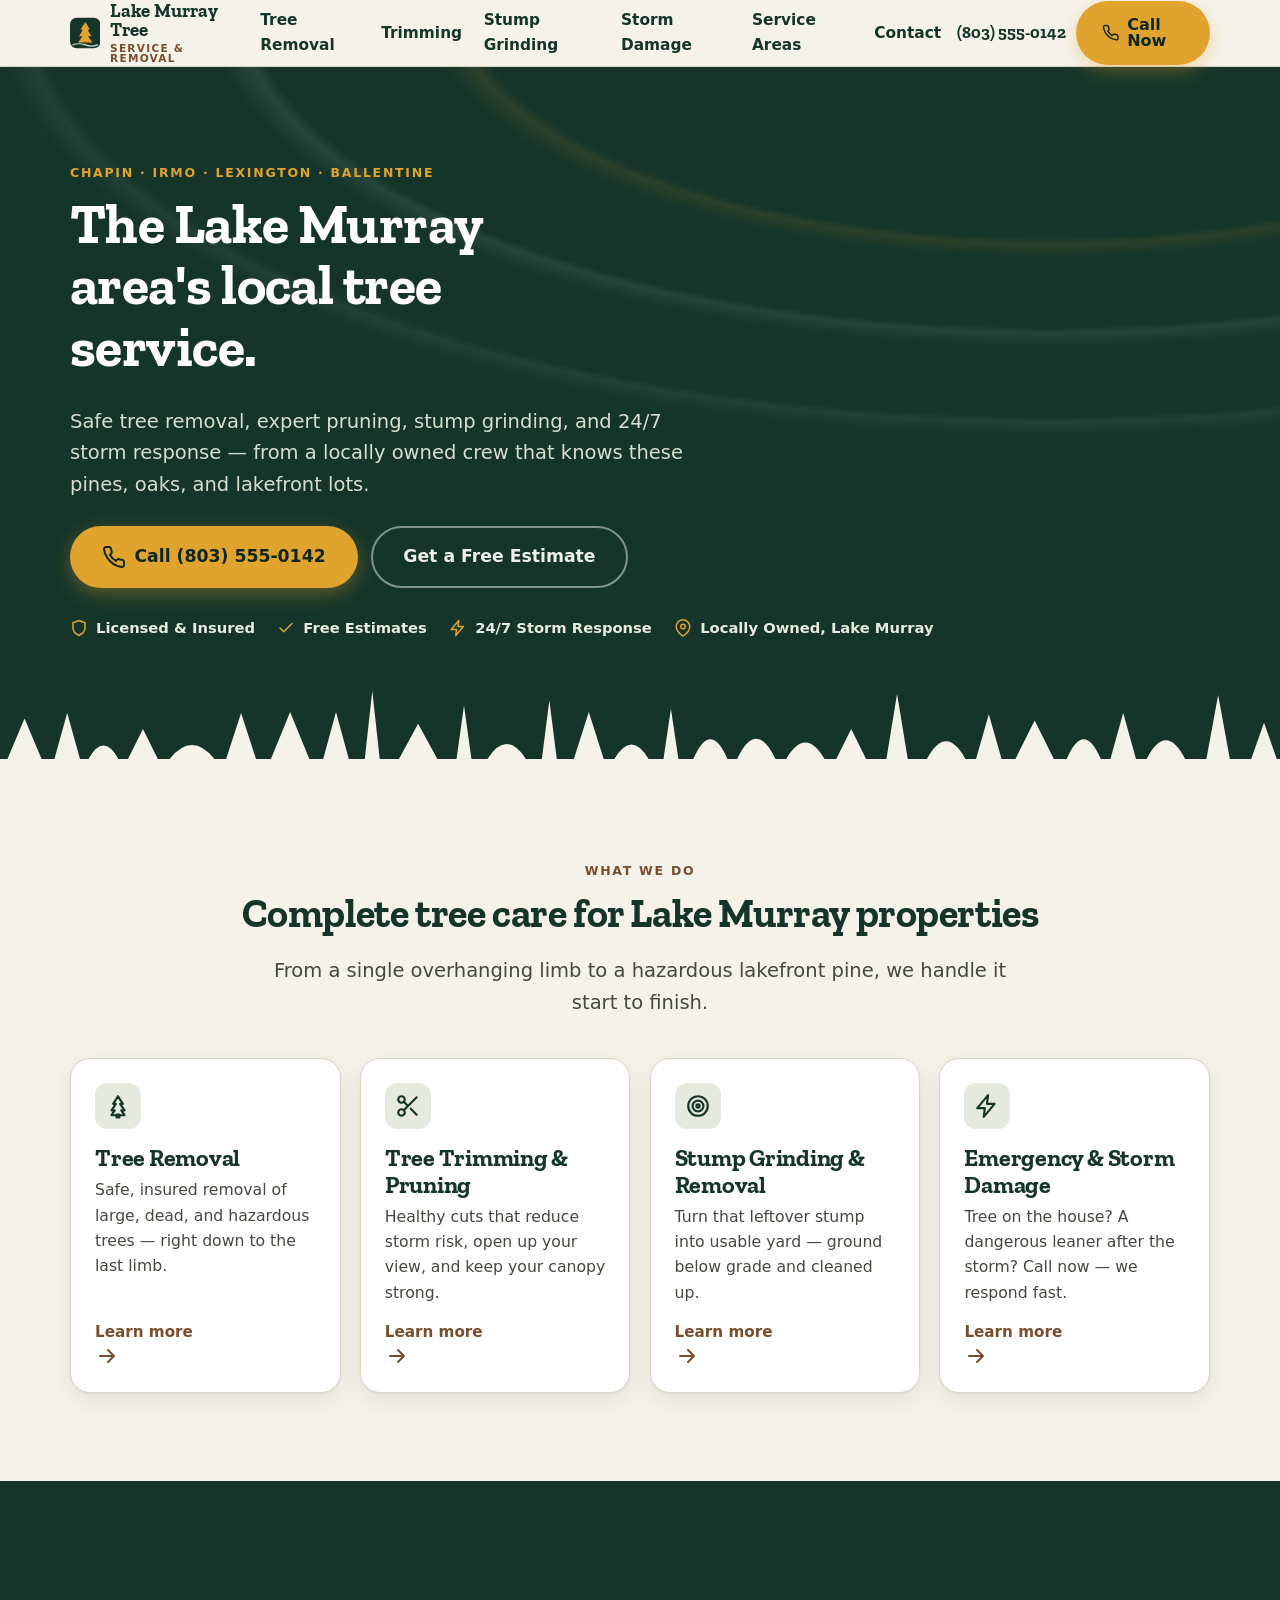
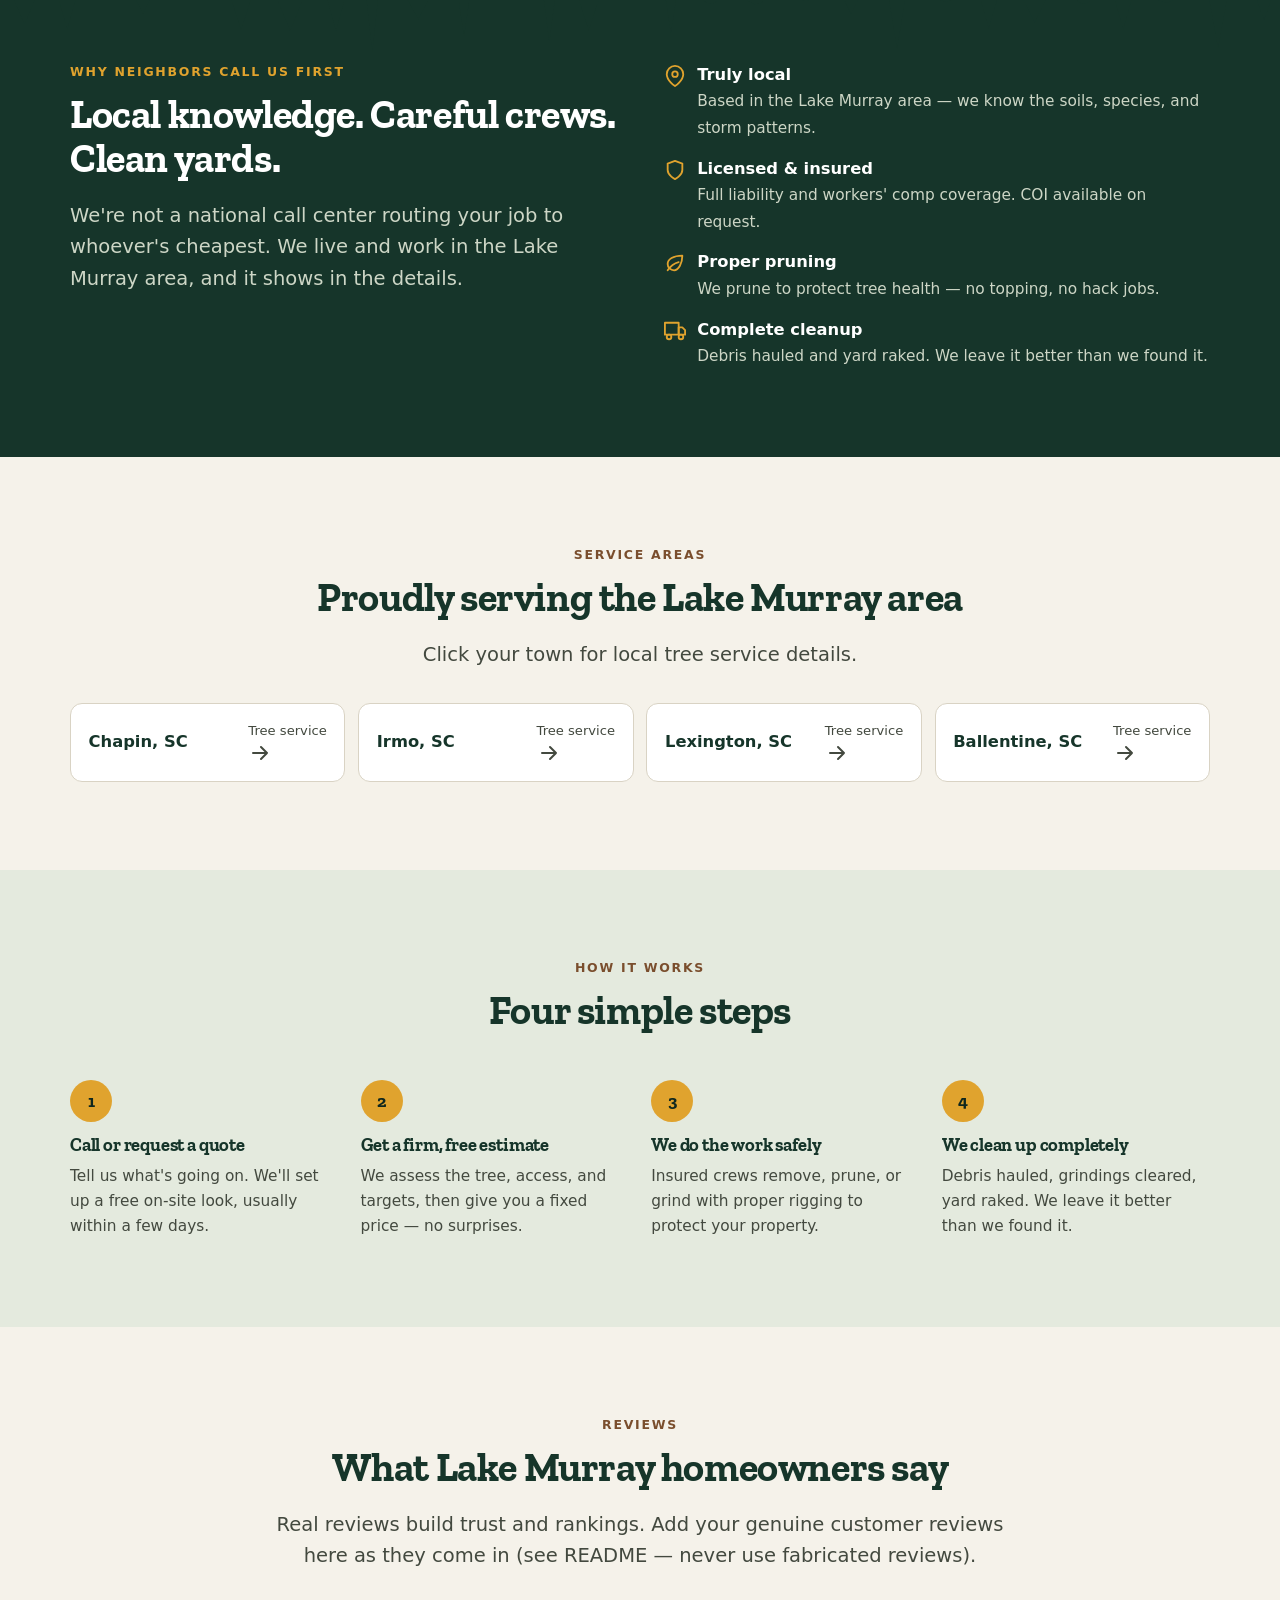
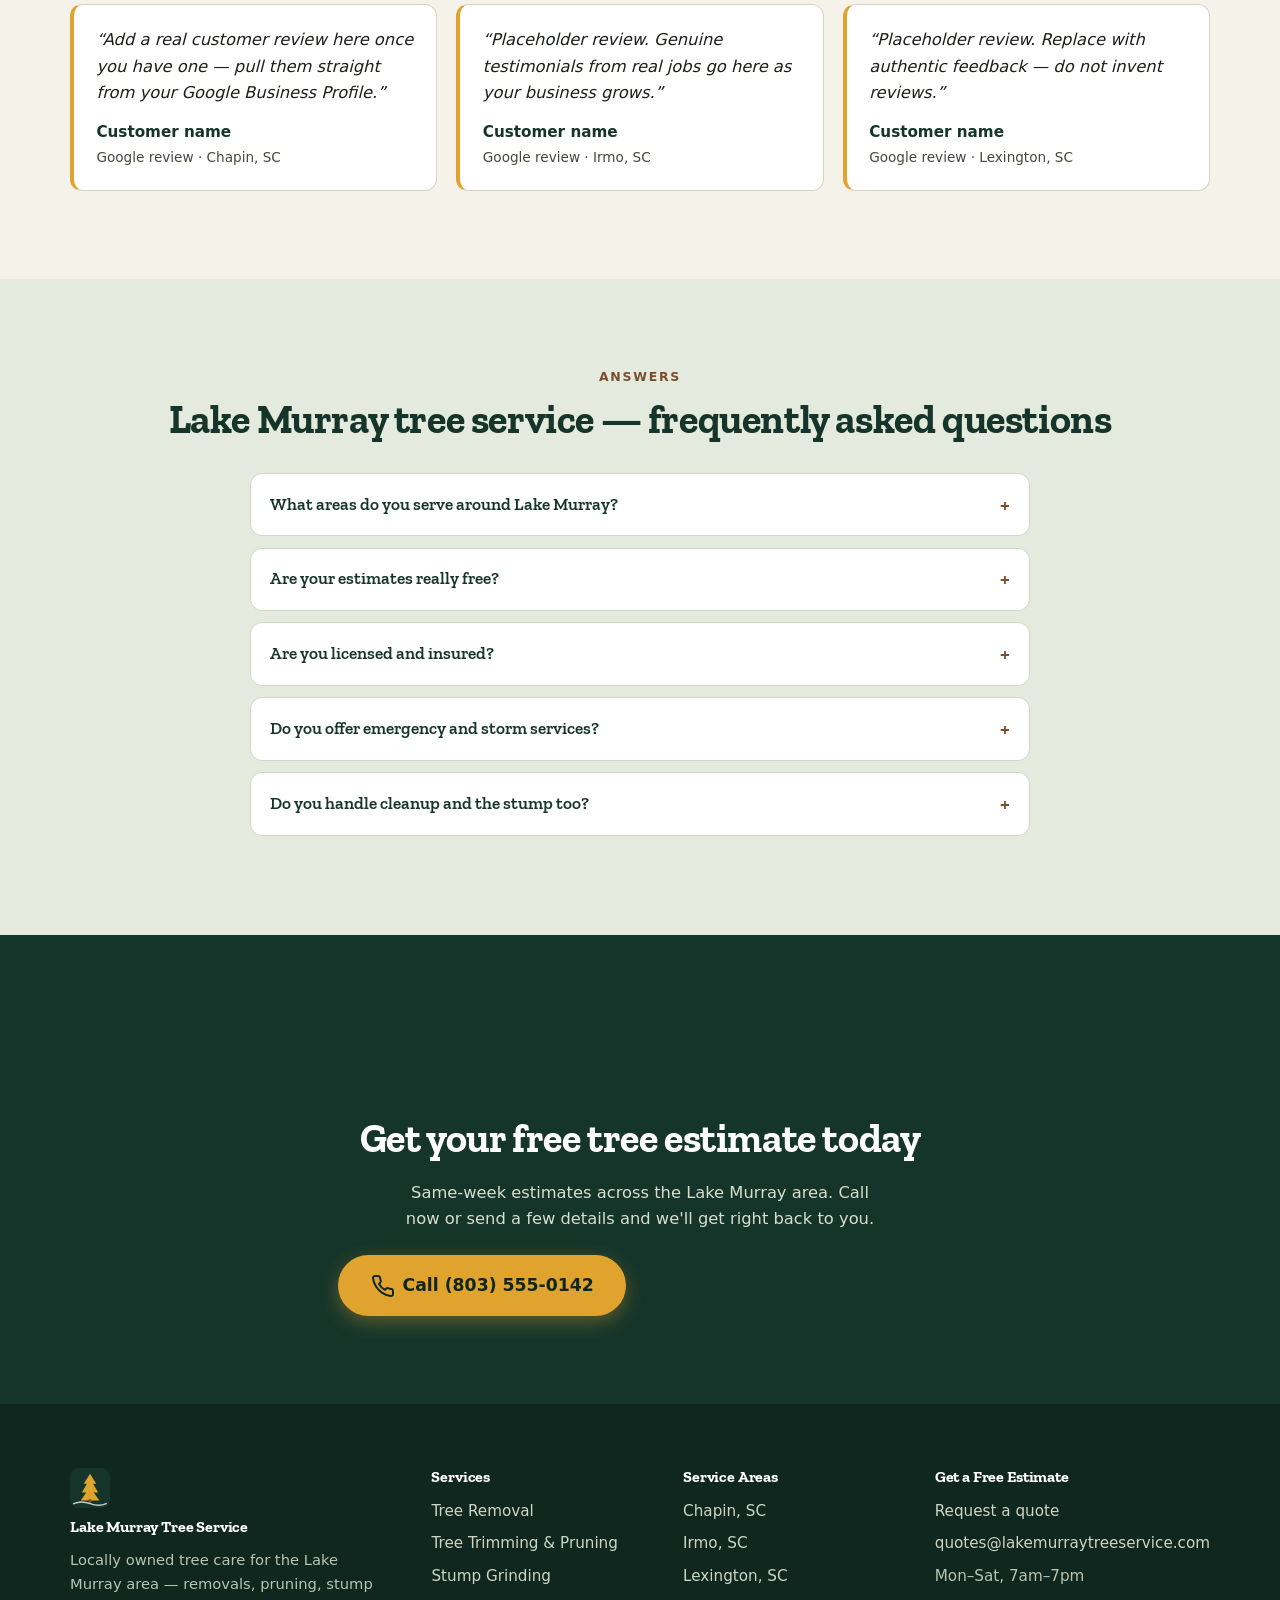
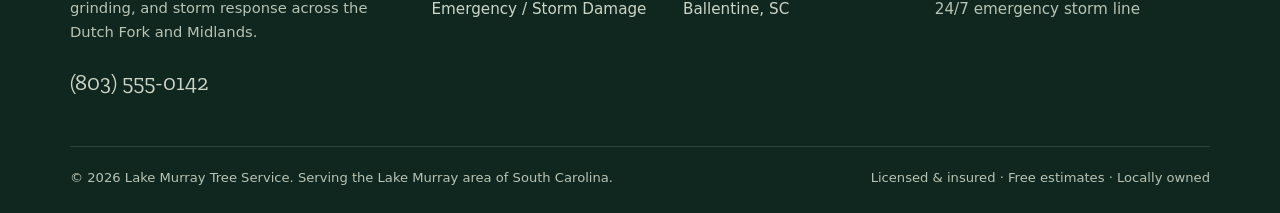
==== index.html @ aa62f267 "Lake Murray Tree Service — static site (inlined CSS + assets)" ====
<!doctype html>
<html lang="en">
<head>
<meta charset="utf-8">
<meta name="viewport" content="width=device-width, initial-scale=1">
<title>Lake Murray Tree Service | Tree Removal, Trimming &amp; Stump Grinding near Lake Murray, SC</title>
<meta name="description" content="Locally owned tree service for the Lake Murray area of South Carolina — tree removal, trimming, pruning, stump grinding &amp; 24/7 storm damage response in Chapin, Irmo, Lexington &amp; Ballentine. Free estimates.">
<link rel="canonical" href="https://lakemurraytreeservice.com/">
<meta name="robots" content="index, follow, max-image-preview:large">
<meta name="theme-color" content="#16352a">
<meta property="og:type" content="website">
<meta property="og:site_name" content="Lake Murray Tree Service">
<meta property="og:title" content="Lake Murray Tree Service | Tree Removal, Trimming &amp; Stump Grinding near Lake Murray, SC">
<meta property="og:description" content="Locally owned tree service for the Lake Murray area of South Carolina — tree removal, trimming, pruning, stump grinding &amp; 24/7 storm damage response in Chapin, Irmo, Lexington &amp; Ballentine. Free estimates.">
<meta property="og:url" content="https://lakemurraytreeservice.com/">
<meta property="og:image" content="https://lakemurraytreeservice.com/assets/og-image.png">
<meta name="twitter:card" content="summary_large_image">
<meta name="twitter:title" content="Lake Murray Tree Service | Tree Removal, Trimming &amp; Stump Grinding near Lake Murray, SC">
<meta name="twitter:description" content="Locally owned tree service for the Lake Murray area of South Carolina — tree removal, trimming, pruning, stump grinding &amp; 24/7 storm damage response in Chapin, Irmo, Lexington &amp; Ballentine. Free estimates.">
<meta name="twitter:image" content="https://lakemurraytreeservice.com/assets/og-image.png">
<link rel="icon" href="assets/favicon.svg" type="image/svg+xml">
<link rel="preconnect" href="https://fonts.googleapis.com">
<link rel="preconnect" href="https://fonts.gstatic.com" crossorigin>
<link href="https://fonts.googleapis.com/css2?family=Zilla+Slab:wght@500;600;700&display=swap" rel="stylesheet">
<style>/* ==========================================================================
   Lake Murray Tree Service — stylesheet
   Design system: "Southern canopy"
   Palette:  pine #16352A · heartwood #7A4E2D · sap-gold #E0A32E
             stone #F5F2EA · sage #E4EADE · ink #1C201B
   Display: Zilla Slab (web font, headings only)   Body: system stack (fast)
   ========================================================================== */

:root {
  --pine:        #16352a;
  --pine-deep:   #0f271e;
  --pine-mid:    #2c5545;
  --heartwood:   #7a4e2d;
  --sap:         #e0a32e;
  --sap-deep:    #c9871a;
  --stone:       #f5f2ea;
  --stone-warm:  #efeadd;
  --sage:        #e4eade;
  --ink:         #1c201b;
  --ink-soft:    #43493f;
  --line:        #d9d3c4;
  --white:       #ffffff;

  --font-display: "Zilla Slab", Georgia, "Times New Roman", serif;
  --font-body: system-ui, -apple-system, "Segoe UI", Roboto, Helvetica, Arial, sans-serif;

  --wrap: 1140px;
  --gap: clamp(1rem, 3vw, 2rem);
  --radius: 12px;
  --radius-lg: 20px;
  --shadow: 0 1px 2px rgba(15,39,30,.06), 0 8px 24px rgba(15,39,30,.08);
  --shadow-lg: 0 18px 48px rgba(15,39,30,.16);
  --ring: 0 0 0 3px rgba(224,163,46,.55);
}

/* ---------- reset ---------- */
*, *::before, *::after { box-sizing: border-box; }
html { -webkit-text-size-adjust: 100%; scroll-behavior: smooth; }
@media (prefers-reduced-motion: reduce) {
  html { scroll-behavior: auto; }
  *, *::before, *::after { animation-duration: .001ms !important; transition-duration: .001ms !important; }
}
body {
  margin: 0;
  font-family: var(--font-body);
  color: var(--ink);
  background: var(--stone);
  line-height: 1.62;
  font-size: 1.02rem;
  -webkit-font-smoothing: antialiased;
}
img, svg { max-width: 100%; height: auto; display: block; }
a { color: var(--pine-mid); text-decoration-thickness: 1px; text-underline-offset: 2px; }
a:hover { color: var(--pine); }
h1, h2, h3, h4 { font-family: var(--font-display); line-height: 1.1; color: var(--pine); font-weight: 700; margin: 0 0 .5em; letter-spacing: -.01em; }
h1 { font-size: clamp(2.1rem, 5.2vw, 3.5rem); }
h2 { font-size: clamp(1.7rem, 4vw, 2.5rem); }
h3 { font-size: clamp(1.2rem, 2.4vw, 1.5rem); }
p { margin: 0 0 1rem; }
:focus-visible { outline: none; box-shadow: var(--ring); border-radius: 6px; }

/* ---------- layout ---------- */
.wrap { width: min(var(--wrap), 100% - 2.4rem); margin-inline: auto; }
.section { padding: clamp(3rem, 7vw, 5.5rem) 0; }
.section--tight { padding: clamp(2rem, 5vw, 3.5rem) 0; }
.eyebrow {
  font-family: var(--font-body); font-weight: 700; text-transform: uppercase;
  letter-spacing: .14em; font-size: .78rem; color: var(--heartwood); margin: 0 0 .6rem;
}
.lede { font-size: clamp(1.05rem, 1.6vw, 1.22rem); color: var(--ink-soft); max-width: 60ch; }
.center { text-align: center; margin-inline: auto; }

/* ---------- buttons ---------- */
.btn {
  display: inline-flex; align-items: center; gap: .5rem;
  font-family: var(--font-body); font-weight: 700; font-size: 1rem;
  padding: .85rem 1.5rem; border-radius: 999px; border: 2px solid transparent;
  cursor: pointer; text-decoration: none; transition: transform .12s ease, background .2s ease, box-shadow .2s ease;
  line-height: 1;
}
.btn:active { transform: translateY(1px); }
.btn--call { background: var(--sap); color: var(--pine-deep); box-shadow: 0 6px 18px rgba(224,163,46,.35); }
.btn--call:hover { background: var(--sap-deep); color: var(--pine-deep); }
.btn--quote { background: var(--pine); color: var(--white); }
.btn--quote:hover { background: var(--pine-deep); color: var(--white); }
.btn--ghost { background: transparent; color: var(--pine); border-color: var(--pine); }
.btn--ghost:hover { background: var(--pine); color: var(--white); }
.btn--lg { padding: 1.05rem 1.9rem; font-size: 1.08rem; }
.btn-row { display: flex; flex-wrap: wrap; gap: .8rem; }

/* ---------- header ---------- */
.site-header {
  position: sticky; top: 0; z-index: 50;
  background: rgba(245,242,234,.92); backdrop-filter: blur(8px);
  border-bottom: 1px solid var(--line);
}
.header-inner { display: flex; align-items: center; gap: 1rem; min-height: 66px; }
.brand { display: flex; align-items: center; gap: .6rem; text-decoration: none; margin-right: auto; }
.brand svg { width: 34px; height: 34px; }
.brand-name { font-family: var(--font-display); font-weight: 700; font-size: 1.18rem; color: var(--pine); line-height: 1; }
.brand-name span { display: block; font-family: var(--font-body); font-weight: 600; font-size: .66rem; letter-spacing: .12em; text-transform: uppercase; color: var(--heartwood); margin-top: 3px; }
.nav { display: flex; align-items: center; gap: 1.35rem; }
.nav a { color: var(--pine); text-decoration: none; font-weight: 600; font-size: .96rem; }
.nav a:hover { color: var(--heartwood); }
.header-cta { display: flex; align-items: center; gap: .6rem; }
.header-phone { font-family: var(--font-display); font-weight: 700; color: var(--pine); text-decoration: none; font-size: 1.05rem; white-space: nowrap; }
.nav-toggle { display: none; background: none; border: 0; padding: .4rem; cursor: pointer; color: var(--pine); }
.nav-toggle svg { width: 28px; height: 28px; }

@media (max-width: 860px) {
  .nav-toggle { display: inline-flex; }
  .nav {
    position: absolute; top: 100%; left: 0; right: 0;
    flex-direction: column; align-items: stretch; gap: 0;
    background: var(--stone); border-bottom: 1px solid var(--line);
    padding: .5rem 1.2rem 1rem; box-shadow: var(--shadow);
    display: none;
  }
  .nav[data-open="true"] { display: flex; }
  .nav a { padding: .8rem .2rem; border-bottom: 1px solid var(--line); }
  .header-phone { display: none; }
}

/* ---------- hero ---------- */
.hero { position: relative; background: var(--pine); color: #eef1e9; overflow: hidden; }
.hero::after {
  /* subtle topographic contour rings, drawn in CSS — evokes lake depth lines */
  content: ""; position: absolute; inset: 0; pointer-events: none; opacity: .12;
  background:
    radial-gradient(120% 90% at 82% -10%, transparent 38%, rgba(224,163,46,.9) 39%, transparent 41%),
    radial-gradient(120% 90% at 82% -10%, transparent 52%, rgba(228,234,222,.7) 53%, transparent 55%),
    radial-gradient(120% 90% at 82% -10%, transparent 66%, rgba(228,234,222,.5) 67%, transparent 69%);
}
.hero-inner { position: relative; z-index: 2; padding: clamp(3rem, 8vw, 6rem) 0 0; }
.hero h1 { color: var(--white); max-width: 16ch; }
.hero .lede { color: #d7ded0; max-width: 52ch; }
.hero .eyebrow { color: var(--sap); }
.hero .btn-row { margin-top: 1.6rem; }
.hero .btn--ghost { color: #eef1e9; border-color: rgba(238,241,233,.5); }
.hero .btn--ghost:hover { background: #eef1e9; color: var(--pine); }
.trust-strip { display: flex; flex-wrap: wrap; gap: .6rem 1.4rem; margin-top: 1.8rem; padding-bottom: 2.5rem; }
.trust-chip { display: inline-flex; align-items: center; gap: .5rem; font-size: .92rem; font-weight: 600; color: #e7ecdf; }
.trust-chip svg { width: 18px; height: 18px; color: var(--sap); flex: none; }

/* signature: hand-built treeline silhouette */
.treeline { display: block; width: 100%; height: auto; position: relative; z-index: 2; margin-bottom: -1px; color: var(--stone); }
.treeline--flip { transform: scaleY(-1); color: var(--pine); }
.divider-treeline { color: var(--sage); background: var(--stone); }

/* ---------- service cards ---------- */
.grid { display: grid; gap: 1.2rem; }
.grid--services { grid-template-columns: repeat(auto-fit, minmax(240px, 1fr)); }
.card {
  background: var(--white); border: 1px solid var(--line); border-radius: var(--radius-lg);
  padding: 1.5rem; box-shadow: var(--shadow); transition: transform .15s ease, box-shadow .2s ease;
  display: flex; flex-direction: column;
}
a.card { text-decoration: none; color: inherit; }
a.card:hover { transform: translateY(-3px); box-shadow: var(--shadow-lg); }
.card-icon { width: 46px; height: 46px; border-radius: 12px; background: var(--sage); color: var(--pine);
  display: grid; place-items: center; margin-bottom: 1rem; }
.card-icon svg { width: 26px; height: 26px; }
.card h3 { margin-bottom: .35rem; }
.card p { color: var(--ink-soft); font-size: .98rem; margin-bottom: .9rem; }
.card .card-link { margin-top: auto; font-weight: 700; color: var(--heartwood); font-size: .95rem; }

/* ---------- towns grid ---------- */
.towns { display: grid; grid-template-columns: repeat(auto-fit, minmax(180px,1fr)); gap: .8rem; }
.town {
  background: var(--white); border: 1px solid var(--line); border-radius: var(--radius);
  padding: 1rem 1.1rem; text-decoration: none; color: var(--pine); font-weight: 700;
  display: flex; align-items: center; justify-content: space-between; gap: .5rem; transition: background .15s ease;
}
.town:hover { background: var(--sage); }
.town span { font-family: var(--font-body); font-weight: 500; color: var(--ink-soft); font-size: .82rem; }

/* ---------- process ---------- */
.steps { display: grid; grid-template-columns: repeat(auto-fit, minmax(220px,1fr)); gap: 1.4rem; counter-reset: step; }
.step { position: relative; padding-top: .5rem; }
.step-num {
  font-family: var(--font-display); font-weight: 700; font-size: 1.1rem; color: var(--pine-deep);
  width: 42px; height: 42px; border-radius: 50%; background: var(--sap); display: grid; place-items: center; margin-bottom: .8rem;
}
.step h3 { font-size: 1.15rem; }
.step p { color: var(--ink-soft); font-size: .96rem; margin: 0; }

/* ---------- alternating band ---------- */
.band-sage { background: var(--sage); }
.band-pine { background: var(--pine); color: #e7ecdf; }
.band-pine h2, .band-pine h3 { color: var(--white); }
.band-pine .lede { color: #cdd6c6; }

/* feature list */
.features { list-style: none; margin: 0; padding: 0; display: grid; gap: .9rem; }
.features li { display: flex; gap: .7rem; align-items: flex-start; }
.features svg { width: 22px; height: 22px; color: var(--sap); flex: none; margin-top: 3px; }
.features strong { display: block; color: var(--pine); }
.band-pine .features strong { color: var(--white); }
.features span { color: var(--ink-soft); font-size: .96rem; }
.band-pine .features span { color: #cdd6c6; }

/* ---------- FAQ (details/summary — no-JS, AEO-friendly) ---------- */
.faq { max-width: 780px; margin-inline: auto; }
.faq details { background: var(--white); border: 1px solid var(--line); border-radius: var(--radius); margin-bottom: .7rem; overflow: hidden; }
.faq summary {
  cursor: pointer; list-style: none; padding: 1.05rem 1.2rem; font-family: var(--font-display);
  font-weight: 600; font-size: 1.08rem; color: var(--pine); display: flex; justify-content: space-between; gap: 1rem; align-items: center;
}
.faq summary::-webkit-details-marker { display: none; }
.faq summary::after { content: "+"; font-size: 1.5rem; color: var(--heartwood); transition: transform .2s ease; line-height: 1; }
.faq details[open] summary::after { transform: rotate(45deg); }
.faq .faq-body { padding: 0 1.2rem 1.2rem; color: var(--ink-soft); }
.faq .faq-body p { margin: 0; }

/* ---------- testimonials ---------- */
.quotes { display: grid; grid-template-columns: repeat(auto-fit, minmax(260px,1fr)); gap: 1.2rem; }
.quote { background: var(--white); border: 1px solid var(--line); border-left: 4px solid var(--sap); border-radius: var(--radius); padding: 1.4rem; }
.quote p { font-style: italic; color: var(--ink); margin-bottom: .8rem; }
.quote cite { font-style: normal; font-weight: 700; color: var(--pine); font-size: .95rem; }
.quote cite span { display: block; font-weight: 500; color: var(--ink-soft); font-size: .85rem; }

/* ---------- CTA band ---------- */
.cta-band { text-align: center; }
.cta-band h2 { color: var(--white); }
.cta-band p { color: #d7ded0; max-width: 46ch; margin-inline: auto; }
.cta-band .btn-row { justify-content: center; margin-top: 1.4rem; }

/* ---------- quote form ---------- */
.quote-form { background: var(--white); border: 1px solid var(--line); border-radius: var(--radius-lg); padding: clamp(1.4rem, 3vw, 2.2rem); box-shadow: var(--shadow); }
.field { margin-bottom: 1rem; }
.field label { display: block; font-weight: 700; color: var(--pine); margin-bottom: .35rem; font-size: .95rem; }
.field input, .field select, .field textarea {
  width: 100%; padding: .8rem .9rem; border: 1.5px solid var(--line); border-radius: 10px;
  font: inherit; color: var(--ink); background: var(--stone); }
.field input:focus, .field select:focus, .field textarea:focus { border-color: var(--sap); background: var(--white); }
.field-row { display: grid; grid-template-columns: 1fr 1fr; gap: 1rem; }
@media (max-width: 520px) { .field-row { grid-template-columns: 1fr; } }
.form-note { font-size: .85rem; color: var(--ink-soft); margin-top: .6rem; }
.two-col { display: grid; grid-template-columns: 1fr 1fr; gap: clamp(1.5rem,4vw,3rem); align-items: start; }
@media (max-width: 820px) { .two-col { grid-template-columns: 1fr; } }

/* ---------- content prose (service/location body) ---------- */
.prose { max-width: 72ch; }
.prose h2 { margin-top: 2.2rem; }
.prose h3 { margin-top: 1.6rem; }
.prose ul { padding-left: 1.2rem; }
.prose li { margin-bottom: .45rem; }
.pricing-table { width: 100%; border-collapse: collapse; margin: 1.2rem 0; background: var(--white); border-radius: var(--radius); overflow: hidden; box-shadow: var(--shadow); }
.pricing-table th, .pricing-table td { text-align: left; padding: .8rem 1rem; border-bottom: 1px solid var(--line); }
.pricing-table th { background: var(--sage); font-family: var(--font-display); color: var(--pine); }
.pricing-table tr:last-child td { border-bottom: 0; }

/* breadcrumb */
.crumbs { font-size: .85rem; color: var(--ink-soft); padding-top: 1.2rem; }
.crumbs a { color: var(--heartwood); text-decoration: none; }
.crumbs a:hover { text-decoration: underline; }

/* ---------- footer ---------- */
.site-footer { background: var(--pine-deep); color: #b9c4b3; padding: clamp(2.5rem,5vw,4rem) 0 1.5rem; }
.footer-grid { display: grid; grid-template-columns: 1.5fr 1fr 1fr 1.2fr; gap: 2rem; }
@media (max-width: 780px) { .footer-grid { grid-template-columns: 1fr 1fr; gap: 1.6rem; } }
@media (max-width: 460px) { .footer-grid { grid-template-columns: 1fr; } }
.site-footer h4 { color: var(--white); font-size: 1rem; margin-bottom: .8rem; }
.site-footer a { color: #cdd6c6; text-decoration: none; }
.site-footer a:hover { color: var(--sap); }
.footer-links { list-style: none; padding: 0; margin: 0; display: grid; gap: .5rem; font-size: .95rem; }
.footer-brand svg { width: 40px; height: 40px; margin-bottom: .6rem; }
.footer-brand p { font-size: .92rem; max-width: 34ch; }
.footer-phone { font-family: var(--font-display); font-size: 1.4rem; color: var(--white); text-decoration: none; display: inline-block; margin: .3rem 0; }
.footer-bottom { border-top: 1px solid rgba(255,255,255,.12); margin-top: 2.5rem; padding-top: 1.3rem; font-size: .82rem; display: flex; flex-wrap: wrap; justify-content: space-between; gap: .6rem; }
.footer-bottom p { margin: 0; }

/* ---------- sticky mobile call bar ---------- */
.mobile-callbar { display: none; }
@media (max-width: 640px) {
  .mobile-callbar {
    display: grid; grid-template-columns: 1fr 1fr; gap: 0;
    position: fixed; bottom: 0; left: 0; right: 0; z-index: 60;
    box-shadow: 0 -4px 16px rgba(15,39,30,.2);
  }
  .mobile-callbar a { display: flex; align-items: center; justify-content: center; gap: .5rem; padding: .95rem; font-weight: 700; text-decoration: none; font-size: 1rem; }
  .mobile-callbar .mc-call { background: var(--sap); color: var(--pine-deep); }
  .mobile-callbar .mc-quote { background: var(--pine); color: #fff; }
  .mobile-callbar svg { width: 20px; height: 20px; }
  body { padding-bottom: 56px; }
}

/* utilities */
.mt-0 { margin-top: 0; }
.stack > * + * { margin-top: 1rem; }
.muted { color: var(--ink-soft); }
</style>
<script type="application/ld+json">{"@context":"https://schema.org","@graph":[{"@type":["HomeAndConstructionBusiness","LocalBusiness"],"@id":"https://lakemurraytreeservice.com/#business","name":"Lake Murray Tree Service","url":"https://lakemurraytreeservice.com/","telephone":"+18035550142","email":"quotes@lakemurraytreeservice.com","image":"https://lakemurraytreeservice.com/assets/og-image.png","logo":"https://lakemurraytreeservice.com/assets/favicon.svg","priceRange":"$$","description":"Locally owned tree service serving the Lake Murray area of South Carolina \u2014 tree removal, trimming and pruning, stump grinding, and 24/7 storm-damage response.","address":{"@type":"PostalAddress","addressLocality":"Chapin","addressRegion":"SC","postalCode":"29036","addressCountry":"US"},"geo":{"@type":"GeoCoordinates","latitude":34.1662,"longitude":-81.3498},"areaServed":[{"@type":"City","name":"Chapin"},{"@type":"City","name":"Irmo"},{"@type":"City","name":"Lexington"},{"@type":"City","name":"Ballentine"},{"@type":"City","name":"Lake Murray"},{"@type":"City","name":"Dutch Fork"},{"@type":"City","name":"Prosperity"},{"@type":"City","name":"Gilbert"},{"@type":"City","name":"Columbia"}],"openingHoursSpecification":[{"@type":"OpeningHoursSpecification","dayOfWeek":["Monday","Tuesday","Wednesday","Thursday","Friday","Saturday"],"opens":"07:00","closes":"19:00"}],"knowsAbout":["tree removal","tree pruning","stump grinding","storm damage cleanup","hazardous tree assessment","lot clearing"]},{"@type":"WebSite","@id":"https://lakemurraytreeservice.com/#website","url":"https://lakemurraytreeservice.com/","name":"Lake Murray Tree Service","publisher":{"@id":"https://lakemurraytreeservice.com/#business"}}]}</script><script type="application/ld+json">{"@type":"FAQPage","mainEntity":[{"@type":"Question","name":"What areas do you serve around Lake Murray?","acceptedAnswer":{"@type":"Answer","text":"We serve the Lake Murray area of South Carolina, including Chapin, Irmo, Lexington, Ballentine, the Dutch Fork, and nearby parts of the Columbia Midlands. If you're near the lake, we most likely cover you \u2014 just ask."}},{"@type":"Question","name":"Are your estimates really free?","acceptedAnswer":{"@type":"Answer","text":"Yes. We come out, assess the tree and access, and give you a firm written price at no cost and no obligation. You only pay if you decide to move forward."}},{"@type":"Question","name":"Are you licensed and insured?","acceptedAnswer":{"@type":"Answer","text":"Yes. We carry liability insurance and workers' compensation to protect your property and our crews. A certificate of insurance is available on request before any work starts."}},{"@type":"Question","name":"Do you offer emergency and storm services?","acceptedAnswer":{"@type":"Answer","text":"Yes. We run a 24/7 emergency line for fallen trees, trees on structures, and hazardous leaners. After storms we prioritize active hazards across the Lake Murray area."}},{"@type":"Question","name":"Do you handle cleanup and the stump too?","acceptedAnswer":{"@type":"Answer","text":"Every job includes full debris removal and cleanup. Stump grinding is available as an add-on so you can finish removals in a single visit."}}],"@context":"https://schema.org"}</script><script type="application/ld+json">{"@type":"WebPage","url":"https://lakemurraytreeservice.com/","speakable":{"@type":"SpeakableSpecification","cssSelector":["h1",".speakable"]},"@context":"https://schema.org"}</script>
</head>
<body>
<a class="skip-link" href="#main" style="position:absolute;left:-999px">Skip to content</a>
<header class="site-header">
  <div class="wrap header-inner">
    <a class="brand" href="index.html" aria-label="Lake Murray Tree Service home">
      <svg width="34" height="34" viewBox="0 0 64 64" aria-hidden="true"><rect width="64" height="64" rx="14" fill="#16352a"/><path d="M32 9 L42 25 H37 L45 39 H38 L47 52 H17 L26 39 H19 L27 25 H22 Z" fill="#e0a32e"/><rect x="29.5" y="50" width="5" height="7" rx="1" fill="#7a4e2d"/><path d="M6 57 q12 -5 26 0 t26 0" fill="none" stroke="#e4eade" stroke-width="2.4" stroke-linecap="round" opacity="0.85"/></svg>
      <span class="brand-name">Lake Murray Tree<span>Service &amp; Removal</span></span>
    </a>
    <nav class="nav" id="primary-nav" aria-label="Primary"><a href="tree-removal.html">Tree Removal</a><a href="tree-trimming.html">Trimming</a><a href="stump-grinding.html">Stump Grinding</a><a href="emergency-tree-service.html">Storm Damage</a><a href="index.html#areas">Service Areas</a><a href="contact.html">Contact</a></nav>
    <div class="header-cta">
      <a class="header-phone" href="tel:+18035550142">(803) 555-0142</a>
      <a class="btn btn--call" href="tel:+18035550142"><svg class="" width="24" height="24" viewBox="0 0 24 24" fill="none" stroke="currentColor" stroke-width="2" stroke-linecap="round" stroke-linejoin="round" aria-hidden="true"><path d="M22 16.9v3a2 2 0 0 1-2.2 2 19.8 19.8 0 0 1-8.6-3.1 19.5 19.5 0 0 1-6-6A19.8 19.8 0 0 1 2 4.1 2 2 0 0 1 4 2h3a2 2 0 0 1 2 1.7c.1 1 .4 1.9.7 2.8a2 2 0 0 1-.5 2.1L8 9.9a16 16 0 0 0 6 6l1.3-1.3a2 2 0 0 1 2.1-.4c.9.3 1.8.6 2.8.7a2 2 0 0 1 1.8 2z"/></svg> Call Now</a>
      <button class="nav-toggle" aria-label="Open menu" aria-controls="primary-nav" aria-expanded="false"><svg class="" width="24" height="24" viewBox="0 0 24 24" fill="none" stroke="currentColor" stroke-width="2" stroke-linecap="round" stroke-linejoin="round" aria-hidden="true"><path d="M3 12h18M3 6h18M3 18h18"/></svg></button>
    </div>
  </div>
</header>
<div class="mobile-callbar">
  <a class="mc-call" href="tel:+18035550142"><svg class="" width="24" height="24" viewBox="0 0 24 24" fill="none" stroke="currentColor" stroke-width="2" stroke-linecap="round" stroke-linejoin="round" aria-hidden="true"><path d="M22 16.9v3a2 2 0 0 1-2.2 2 19.8 19.8 0 0 1-8.6-3.1 19.5 19.5 0 0 1-6-6A19.8 19.8 0 0 1 2 4.1 2 2 0 0 1 4 2h3a2 2 0 0 1 2 1.7c.1 1 .4 1.9.7 2.8a2 2 0 0 1-.5 2.1L8 9.9a16 16 0 0 0 6 6l1.3-1.3a2 2 0 0 1 2.1-.4c.9.3 1.8.6 2.8.7a2 2 0 0 1 1.8 2z"/></svg> Call</a>
  <a class="mc-quote" href="contact.html"><svg class="" width="24" height="24" viewBox="0 0 24 24" fill="none" stroke="currentColor" stroke-width="2" stroke-linecap="round" stroke-linejoin="round" aria-hidden="true"><path d="M11 20A7 7 0 0 1 4 13C4 8 10 4 20 4c0 8-4 16-9 16z"/><path d="M4 20c4-6 8-8 12-9"/></svg> Free Estimate</a>
</div>
<main id="main">
<section class="hero">
  <div class="wrap hero-inner">
    <p class="eyebrow">Chapin · Irmo · Lexington · Ballentine</p>
    <h1 class="speakable">The Lake Murray area's local tree service.</h1>
    <p class="lede speakable">Safe tree removal, expert pruning, stump grinding, and 24/7 storm response — from a locally owned crew that knows these pines, oaks, and lakefront lots.</p>
    <div class="btn-row">
      <a class="btn btn--call btn--lg" href="tel:+18035550142"><svg class="" width="24" height="24" viewBox="0 0 24 24" fill="none" stroke="currentColor" stroke-width="2" stroke-linecap="round" stroke-linejoin="round" aria-hidden="true"><path d="M22 16.9v3a2 2 0 0 1-2.2 2 19.8 19.8 0 0 1-8.6-3.1 19.5 19.5 0 0 1-6-6A19.8 19.8 0 0 1 2 4.1 2 2 0 0 1 4 2h3a2 2 0 0 1 2 1.7c.1 1 .4 1.9.7 2.8a2 2 0 0 1-.5 2.1L8 9.9a16 16 0 0 0 6 6l1.3-1.3a2 2 0 0 1 2.1-.4c.9.3 1.8.6 2.8.7a2 2 0 0 1 1.8 2z"/></svg> Call (803) 555-0142</a>
      <a class="btn btn--ghost btn--lg" href="contact.html">Get a Free Estimate</a>
    </div>
    <div class="trust-strip"><span class="trust-chip"><svg class="" width="24" height="24" viewBox="0 0 24 24" fill="none" stroke="currentColor" stroke-width="2" stroke-linecap="round" stroke-linejoin="round" aria-hidden="true"><path d="M12 22s8-4 8-10V5l-8-3-8 3v7c0 6 8 10 8 10z"/></svg> Licensed &amp; Insured</span><span class="trust-chip"><svg class="" width="24" height="24" viewBox="0 0 24 24" fill="none" stroke="currentColor" stroke-width="2" stroke-linecap="round" stroke-linejoin="round" aria-hidden="true"><path d="M20 6L9 17l-5-5"/></svg> Free Estimates</span><span class="trust-chip"><svg class="" width="24" height="24" viewBox="0 0 24 24" fill="none" stroke="currentColor" stroke-width="2" stroke-linecap="round" stroke-linejoin="round" aria-hidden="true"><path d="M13 2L3 14h7l-1 8 10-12h-7z"/></svg> 24/7 Storm Response</span><span class="trust-chip"><svg class="" width="24" height="24" viewBox="0 0 24 24" fill="none" stroke="currentColor" stroke-width="2" stroke-linecap="round" stroke-linejoin="round" aria-hidden="true"><path d="M21 10c0 7-9 13-9 13s-9-6-9-13a9 9 0 0 1 18 0z"/><circle cx="12" cy="10" r="3"/></svg> Locally Owned, Lake Murray</span></div>
  </div>
  <svg class="treeline " viewBox="0 0 1200 88" preserveAspectRatio="none" aria-hidden="true"><path d="M0,88 L0,74 L7,74 L23,36 L39,74 L51,74 L63,31 L75,74 L83,74 Q97,49 111,74 L120,74 L134,46 L148,74 L159,74 Q180,48 201,74 L212,74 L226,31 L240,74 L254,74 L272,30 L290,74 L303,74 L315,30 L327,74 L342,74 L349,10 L356,74 L374,74 L392,41 L410,74 L428,74 L435,24 L442,74 L457,74 Q475,46 493,74 L508,74 L515,19 L522,74 L538,74 L552,30 L566,74 L576,74 Q592,47 608,74 L622,74 L629,27 L636,74 L650,74 Q666,37 682,74 L691,74 Q709,36 727,74 L737,74 Q755,43 773,74 L784,74 L798,46 L812,74 L831,74 L841,13 L851,74 L869,74 Q887,41 905,74 L915,74 L927,32 L939,74 L952,74 L970,38 L988,74 L1000,74 Q1016,37 1032,74 L1041,74 L1053,31 L1065,74 L1075,74 Q1093,39 1111,74 L1131,74 L1142,14 L1153,74 L1173,74 L1185,40 L1197,74 L1200,74 L1200,88 Z" fill="currentColor"/></svg>
</section>

<section class="section">
  <div class="wrap">
    <p class="eyebrow center">What we do</p>
    <h2 class="center">Complete tree care for Lake Murray properties</h2>
    <p class="lede center" style="margin-bottom:2.5rem">From a single overhanging limb to a hazardous lakefront pine, we handle it start to finish.</p>
    <div class="grid grid--services"><a class="card" href="tree-removal.html">
          <div class="card-icon"><svg class="" width="24" height="24" viewBox="0 0 24 24" fill="none" stroke="currentColor" stroke-width="2" stroke-linecap="round" stroke-linejoin="round" aria-hidden="true"><path d="M12 3l4.5 7H14l4 6h-3l3 4.5H6L9 16H6l4-6H7.5z"/><rect x="10.7" y="20" width="2.6" height="2.5"/></svg></div>
          <h3>Tree Removal</h3>
          <p>Safe, insured removal of large, dead, and hazardous trees — right down to the last limb.</p>
          <span class="card-link">Learn more <svg class="" width="24" height="24" viewBox="0 0 24 24" fill="none" stroke="currentColor" stroke-width="2" stroke-linecap="round" stroke-linejoin="round" aria-hidden="true"><path d="M5 12h14M13 6l6 6-6 6"/></svg></span>
        </a><a class="card" href="tree-trimming.html">
          <div class="card-icon"><svg class="" width="24" height="24" viewBox="0 0 24 24" fill="none" stroke="currentColor" stroke-width="2" stroke-linecap="round" stroke-linejoin="round" aria-hidden="true"><circle cx="6" cy="6" r="3"/><circle cx="6" cy="18" r="3"/><path d="M20 4L8.1 15.9M14.5 14.5L20 20M8.1 8.1L12 12"/></svg></div>
          <h3>Tree Trimming & Pruning</h3>
          <p>Healthy cuts that reduce storm risk, open up your view, and keep your canopy strong.</p>
          <span class="card-link">Learn more <svg class="" width="24" height="24" viewBox="0 0 24 24" fill="none" stroke="currentColor" stroke-width="2" stroke-linecap="round" stroke-linejoin="round" aria-hidden="true"><path d="M5 12h14M13 6l6 6-6 6"/></svg></span>
        </a><a class="card" href="stump-grinding.html">
          <div class="card-icon"><svg class="" width="24" height="24" viewBox="0 0 24 24" fill="none" stroke="currentColor" stroke-width="2" stroke-linecap="round" stroke-linejoin="round" aria-hidden="true"><circle cx="12" cy="12" r="9"/><circle cx="12" cy="12" r="5"/><circle cx="12" cy="12" r="1.5"/></svg></div>
          <h3>Stump Grinding & Removal</h3>
          <p>Turn that leftover stump into usable yard — ground below grade and cleaned up.</p>
          <span class="card-link">Learn more <svg class="" width="24" height="24" viewBox="0 0 24 24" fill="none" stroke="currentColor" stroke-width="2" stroke-linecap="round" stroke-linejoin="round" aria-hidden="true"><path d="M5 12h14M13 6l6 6-6 6"/></svg></span>
        </a><a class="card" href="emergency-tree-service.html">
          <div class="card-icon"><svg class="" width="24" height="24" viewBox="0 0 24 24" fill="none" stroke="currentColor" stroke-width="2" stroke-linecap="round" stroke-linejoin="round" aria-hidden="true"><path d="M13 2L3 14h7l-1 8 10-12h-7z"/></svg></div>
          <h3>Emergency & Storm Damage</h3>
          <p>Tree on the house? A dangerous leaner after the storm? Call now — we respond fast.</p>
          <span class="card-link">Learn more <svg class="" width="24" height="24" viewBox="0 0 24 24" fill="none" stroke="currentColor" stroke-width="2" stroke-linecap="round" stroke-linejoin="round" aria-hidden="true"><path d="M5 12h14M13 6l6 6-6 6"/></svg></span>
        </a></div>
  </div>
</section>

<section class="section band-pine" id="why">
  <svg class="treeline treeline--flip" viewBox="0 0 1200 88" preserveAspectRatio="none" aria-hidden="true"><path d="M0,88 L0,74 L7,74 L23,36 L39,74 L51,74 L63,31 L75,74 L83,74 Q97,49 111,74 L120,74 L134,46 L148,74 L159,74 Q180,48 201,74 L212,74 L226,31 L240,74 L254,74 L272,30 L290,74 L303,74 L315,30 L327,74 L342,74 L349,10 L356,74 L374,74 L392,41 L410,74 L428,74 L435,24 L442,74 L457,74 Q475,46 493,74 L508,74 L515,19 L522,74 L538,74 L552,30 L566,74 L576,74 Q592,47 608,74 L622,74 L629,27 L636,74 L650,74 Q666,37 682,74 L691,74 Q709,36 727,74 L737,74 Q755,43 773,74 L784,74 L798,46 L812,74 L831,74 L841,13 L851,74 L869,74 Q887,41 905,74 L915,74 L927,32 L939,74 L952,74 L970,38 L988,74 L1000,74 Q1016,37 1032,74 L1041,74 L1053,31 L1065,74 L1075,74 Q1093,39 1111,74 L1131,74 L1142,14 L1153,74 L1173,74 L1185,40 L1197,74 L1200,74 L1200,88 Z" fill="currentColor"/></svg>
  <div class="wrap two-col">
    <div>
      <p class="eyebrow" style="color:var(--sap)">Why neighbors call us first</p>
      <h2>Local knowledge. Careful crews. Clean yards.</h2>
      <p class="lede">We're not a national call center routing your job to whoever's cheapest. We live and work in the Lake Murray area, and it shows in the details.</p>
    </div>
    <ul class="features">
      <li><svg class="" width="24" height="24" viewBox="0 0 24 24" fill="none" stroke="currentColor" stroke-width="2" stroke-linecap="round" stroke-linejoin="round" aria-hidden="true"><path d="M21 10c0 7-9 13-9 13s-9-6-9-13a9 9 0 0 1 18 0z"/><circle cx="12" cy="10" r="3"/></svg><div><strong>Truly local</strong><span>Based in the Lake Murray area — we know the soils, species, and storm patterns.</span></div></li>
      <li><svg class="" width="24" height="24" viewBox="0 0 24 24" fill="none" stroke="currentColor" stroke-width="2" stroke-linecap="round" stroke-linejoin="round" aria-hidden="true"><path d="M12 22s8-4 8-10V5l-8-3-8 3v7c0 6 8 10 8 10z"/></svg><div><strong>Licensed &amp; insured</strong><span>Full liability and workers' comp coverage. COI available on request.</span></div></li>
      <li><svg class="" width="24" height="24" viewBox="0 0 24 24" fill="none" stroke="currentColor" stroke-width="2" stroke-linecap="round" stroke-linejoin="round" aria-hidden="true"><path d="M11 20A7 7 0 0 1 4 13C4 8 10 4 20 4c0 8-4 16-9 16z"/><path d="M4 20c4-6 8-8 12-9"/></svg><div><strong>Proper pruning</strong><span>We prune to protect tree health — no topping, no hack jobs.</span></div></li>
      <li><svg class="" width="24" height="24" viewBox="0 0 24 24" fill="none" stroke="currentColor" stroke-width="2" stroke-linecap="round" stroke-linejoin="round" aria-hidden="true"><path d="M1 3h15v13H1z"/><path d="M16 8h4l3 3v5h-7z"/><circle cx="5.5" cy="18.5" r="2.5"/><circle cx="18.5" cy="18.5" r="2.5"/></svg><div><strong>Complete cleanup</strong><span>Debris hauled and yard raked. We leave it better than we found it.</span></div></li>
    </ul>
  </div>
</section>

<section class="section" id="areas">
  <div class="wrap">
    <p class="eyebrow center">Service areas</p>
    <h2 class="center">Proudly serving the Lake Murray area</h2>
    <p class="lede center" style="margin-bottom:2rem">Click your town for local tree service details.</p>
    <div class="towns"><a class="town" href="chapin-tree-service.html">Chapin, SC<span>Tree service <svg class="" width="24" height="24" viewBox="0 0 24 24" fill="none" stroke="currentColor" stroke-width="2" stroke-linecap="round" stroke-linejoin="round" aria-hidden="true"><path d="M5 12h14M13 6l6 6-6 6"/></svg></span></a><a class="town" href="irmo-tree-service.html">Irmo, SC<span>Tree service <svg class="" width="24" height="24" viewBox="0 0 24 24" fill="none" stroke="currentColor" stroke-width="2" stroke-linecap="round" stroke-linejoin="round" aria-hidden="true"><path d="M5 12h14M13 6l6 6-6 6"/></svg></span></a><a class="town" href="lexington-tree-service.html">Lexington, SC<span>Tree service <svg class="" width="24" height="24" viewBox="0 0 24 24" fill="none" stroke="currentColor" stroke-width="2" stroke-linecap="round" stroke-linejoin="round" aria-hidden="true"><path d="M5 12h14M13 6l6 6-6 6"/></svg></span></a><a class="town" href="ballentine-tree-service.html">Ballentine, SC<span>Tree service <svg class="" width="24" height="24" viewBox="0 0 24 24" fill="none" stroke="currentColor" stroke-width="2" stroke-linecap="round" stroke-linejoin="round" aria-hidden="true"><path d="M5 12h14M13 6l6 6-6 6"/></svg></span></a></div>
  </div>
</section>

<section class="section band-sage">
  <div class="wrap">
    <p class="eyebrow center">How it works</p>
    <h2 class="center">Four simple steps</h2>
    <div class="steps" style="margin-top:2.5rem"><div class="step"><div class="step-num">1</div><h3>Call or request a quote</h3><p>Tell us what's going on. We'll set up a free on-site look, usually within a few days.</p></div><div class="step"><div class="step-num">2</div><h3>Get a firm, free estimate</h3><p>We assess the tree, access, and targets, then give you a fixed price — no surprises.</p></div><div class="step"><div class="step-num">3</div><h3>We do the work safely</h3><p>Insured crews remove, prune, or grind with proper rigging to protect your property.</p></div><div class="step"><div class="step-num">4</div><h3>We clean up completely</h3><p>Debris hauled, grindings cleared, yard raked. We leave it better than we found it.</p></div></div>
  </div>
</section>

<section class="section">
  <div class="wrap">
    <p class="eyebrow center">Reviews</p>
    <h2 class="center">What Lake Murray homeowners say</h2>
    <p class="lede center" style="margin-bottom:2rem">Real reviews build trust and rankings. Add your genuine customer reviews here as they come in (see README — never use fabricated reviews).</p>
    <div class="quotes">
      <div class="quote"><p>&ldquo;Add a real customer review here once you have one — pull them straight from your Google Business Profile.&rdquo;</p><cite>Customer name<span>Google review · Chapin, SC</span></cite></div>
      <div class="quote"><p>&ldquo;Placeholder review. Genuine testimonials from real jobs go here as your business grows.&rdquo;</p><cite>Customer name<span>Google review · Irmo, SC</span></cite></div>
      <div class="quote"><p>&ldquo;Placeholder review. Replace with authentic feedback — do not invent reviews.&rdquo;</p><cite>Customer name<span>Google review · Lexington, SC</span></cite></div>
    </div>
  </div>
</section>

<section class="section band-sage">
  <div class="wrap">
    <p class="eyebrow center">Answers</p>
    <h2 class="center">Lake Murray tree service — frequently asked questions</h2>
    <div class="faq" style="margin-top:2rem"><details><summary>What areas do you serve around Lake Murray?</summary><div class="faq-body"><p>We serve the Lake Murray area of South Carolina, including Chapin, Irmo, Lexington, Ballentine, the Dutch Fork, and nearby parts of the Columbia Midlands. If you're near the lake, we most likely cover you — just ask.</p></div></details><details><summary>Are your estimates really free?</summary><div class="faq-body"><p>Yes. We come out, assess the tree and access, and give you a firm written price at no cost and no obligation. You only pay if you decide to move forward.</p></div></details><details><summary>Are you licensed and insured?</summary><div class="faq-body"><p>Yes. We carry liability insurance and workers' compensation to protect your property and our crews. A certificate of insurance is available on request before any work starts.</p></div></details><details><summary>Do you offer emergency and storm services?</summary><div class="faq-body"><p>Yes. We run a 24/7 emergency line for fallen trees, trees on structures, and hazardous leaners. After storms we prioritize active hazards across the Lake Murray area.</p></div></details><details><summary>Do you handle cleanup and the stump too?</summary><div class="faq-body"><p>Every job includes full debris removal and cleanup. Stump grinding is available as an add-on so you can finish removals in a single visit.</p></div></details></div>
  </div>
</section>
<section class="section band-pine cta-band">
  <svg class="treeline treeline--flip" viewBox="0 0 1200 88" preserveAspectRatio="none" aria-hidden="true"><path d="M0,88 L0,74 L7,74 L23,36 L39,74 L51,74 L63,31 L75,74 L83,74 Q97,49 111,74 L120,74 L134,46 L148,74 L159,74 Q180,48 201,74 L212,74 L226,31 L240,74 L254,74 L272,30 L290,74 L303,74 L315,30 L327,74 L342,74 L349,10 L356,74 L374,74 L392,41 L410,74 L428,74 L435,24 L442,74 L457,74 Q475,46 493,74 L508,74 L515,19 L522,74 L538,74 L552,30 L566,74 L576,74 Q592,47 608,74 L622,74 L629,27 L636,74 L650,74 Q666,37 682,74 L691,74 Q709,36 727,74 L737,74 Q755,43 773,74 L784,74 L798,46 L812,74 L831,74 L841,13 L851,74 L869,74 Q887,41 905,74 L915,74 L927,32 L939,74 L952,74 L970,38 L988,74 L1000,74 Q1016,37 1032,74 L1041,74 L1053,31 L1065,74 L1075,74 Q1093,39 1111,74 L1131,74 L1142,14 L1153,74 L1173,74 L1185,40 L1197,74 L1200,74 L1200,88 Z" fill="currentColor"/></svg>
  <div class="wrap">
    <h2>Get your free tree estimate today</h2>
    <p>Same-week estimates across the Lake Murray area. Call now or send a few details and we'll get right back to you.</p>
    <div class="btn-row">
      <a class="btn btn--call btn--lg" href="tel:+18035550142"><svg class="" width="24" height="24" viewBox="0 0 24 24" fill="none" stroke="currentColor" stroke-width="2" stroke-linecap="round" stroke-linejoin="round" aria-hidden="true"><path d="M22 16.9v3a2 2 0 0 1-2.2 2 19.8 19.8 0 0 1-8.6-3.1 19.5 19.5 0 0 1-6-6A19.8 19.8 0 0 1 2 4.1 2 2 0 0 1 4 2h3a2 2 0 0 1 2 1.7c.1 1 .4 1.9.7 2.8a2 2 0 0 1-.5 2.1L8 9.9a16 16 0 0 0 6 6l1.3-1.3a2 2 0 0 1 2.1-.4c.9.3 1.8.6 2.8.7a2 2 0 0 1 1.8 2z"/></svg> Call (803) 555-0142</a>
      <a class="btn btn--ghost btn--lg" href="contact.html">Request a Free Estimate</a>
    </div>
  </div>
</section>
</main>
<footer class="site-footer">
  <div class="wrap footer-grid">
    <div class="footer-brand">
      <svg width="40" height="40" viewBox="0 0 64 64" aria-hidden="true"><rect width="64" height="64" rx="14" fill="#16352a"/><path d="M32 9 L42 25 H37 L45 39 H38 L47 52 H17 L26 39 H19 L27 25 H22 Z" fill="#e0a32e"/><rect x="29.5" y="50" width="5" height="7" rx="1" fill="#7a4e2d"/><path d="M6 57 q12 -5 26 0 t26 0" fill="none" stroke="#e4eade" stroke-width="2.4" stroke-linecap="round" opacity="0.85"/></svg>
      <h4>Lake Murray Tree Service</h4>
      <p>Locally owned tree care for the Lake Murray area — removals, pruning, stump grinding, and storm response across the Dutch Fork and Midlands.</p>
      <a class="footer-phone" href="tel:+18035550142">(803) 555-0142</a>
    </div>
    <div><h4>Services</h4><ul class="footer-links"><li><a href="tree-removal.html">Tree Removal</a></li><li><a href="tree-trimming.html">Tree Trimming & Pruning</a></li><li><a href="stump-grinding.html">Stump Grinding</a></li><li><a href="emergency-tree-service.html">Emergency / Storm Damage</a></li></ul></div>
    <div><h4>Service Areas</h4><ul class="footer-links"><li><a href="chapin-tree-service.html">Chapin, SC</a></li><li><a href="irmo-tree-service.html">Irmo, SC</a></li><li><a href="lexington-tree-service.html">Lexington, SC</a></li><li><a href="ballentine-tree-service.html">Ballentine, SC</a></li></ul></div>
    <div>
      <h4>Get a Free Estimate</h4>
      <ul class="footer-links">
        <li><a href="contact.html">Request a quote</a></li>
        <li><a href="mailto:quotes@lakemurraytreeservice.com">quotes@lakemurraytreeservice.com</a></li>
        <li>Mon–Sat, 7am–7pm</li>
        <li>24/7 emergency storm line</li>
      </ul>
    </div>
  </div>
  <div class="wrap footer-bottom">
    <p>&copy; <span id="year">2026</span> Lake Murray Tree Service. Serving the Lake Murray area of South Carolina.</p>
    <p>Licensed &amp; insured · Free estimates · Locally owned</p>
  </div>
</footer>
<script>/* Lake Murray Tree Service — minimal progressive-enhancement JS */
(function () {
  "use strict";

  // Mobile nav toggle
  var toggle = document.querySelector(".nav-toggle");
  var nav = document.getElementById("primary-nav");
  if (toggle && nav) {
    toggle.addEventListener("click", function () {
      var open = nav.getAttribute("data-open") === "true";
      nav.setAttribute("data-open", String(!open));
      toggle.setAttribute("aria-expanded", String(!open));
    });
    nav.querySelectorAll("a").forEach(function (a) {
      a.addEventListener("click", function () {
        nav.setAttribute("data-open", "false");
        toggle.setAttribute("aria-expanded", "false");
      });
    });
  }

  // Current year in footer
  var y = document.getElementById("year");
  if (y) { y.textContent = new Date().getFullYear(); }

  /* Quote form — front-end stub.
     Replace with your real handler: Formspree, Netlify Forms, Web3Forms,
     or a POST to your CRM / call-tracking provider. See README. */
  var form = document.getElementById("quote-form");
  if (form) {
    form.addEventListener("submit", function (e) {
      e.preventDefault();
      var status = document.getElementById("form-status");
      if (status) {
        status.textContent =
          "Thanks — this demo form isn't wired to a mailbox yet. Connect it to Formspree or Netlify Forms (see README), then your request will land in your inbox.";
        status.style.color = "#7a4e2d";
      }
    });
  }
})();
</script>
</body>
</html>
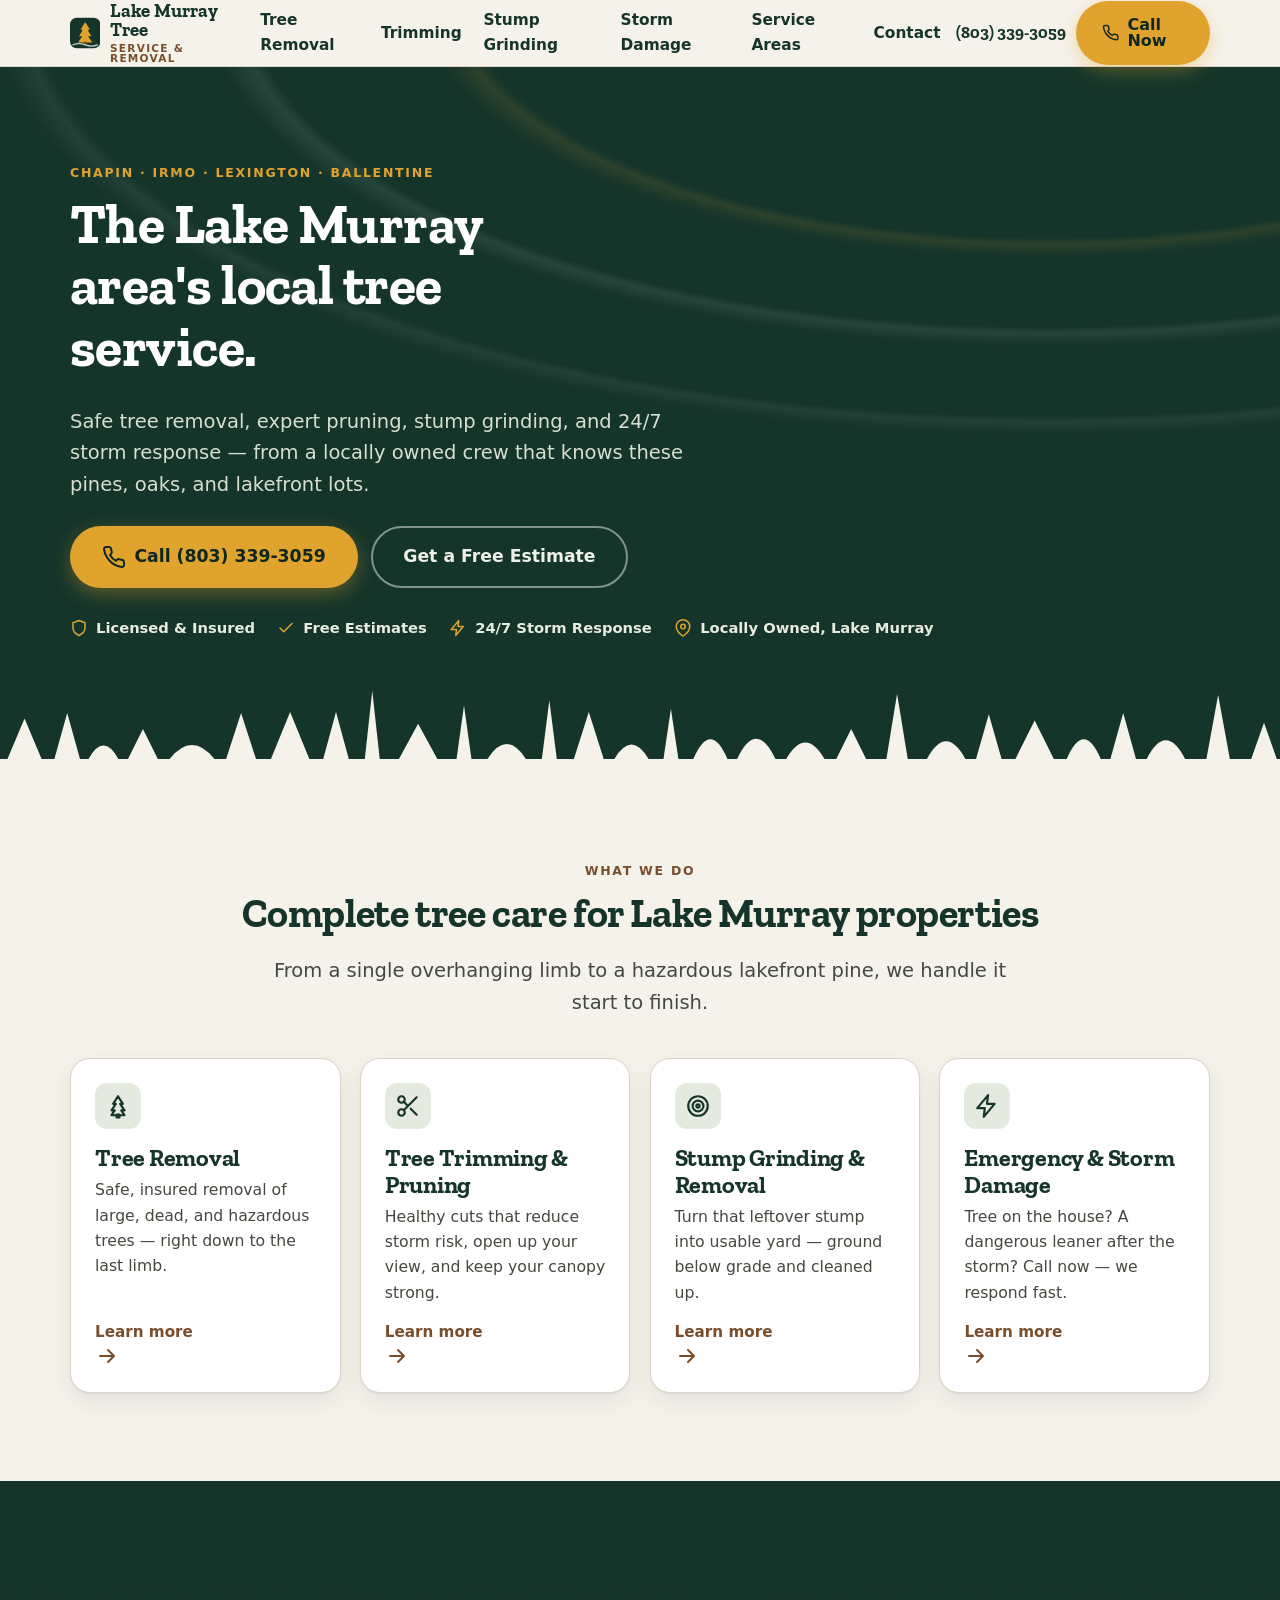
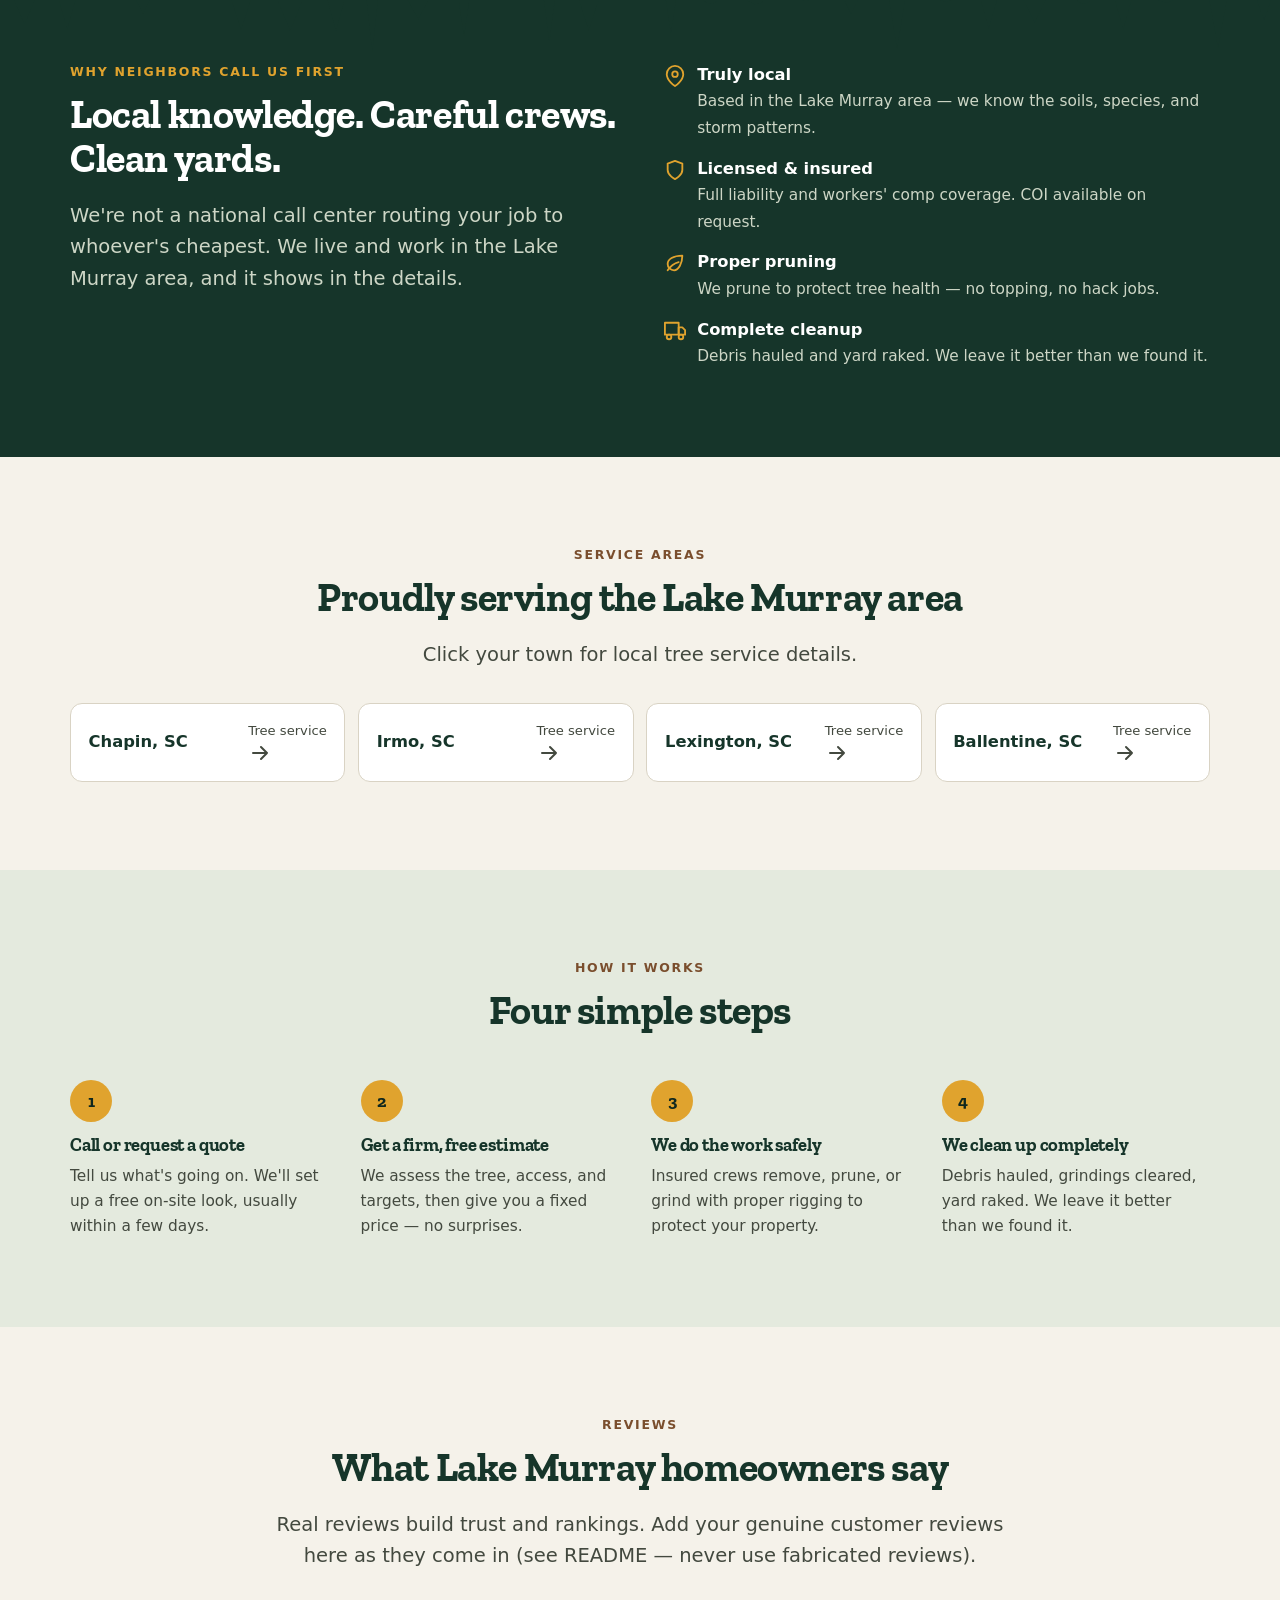
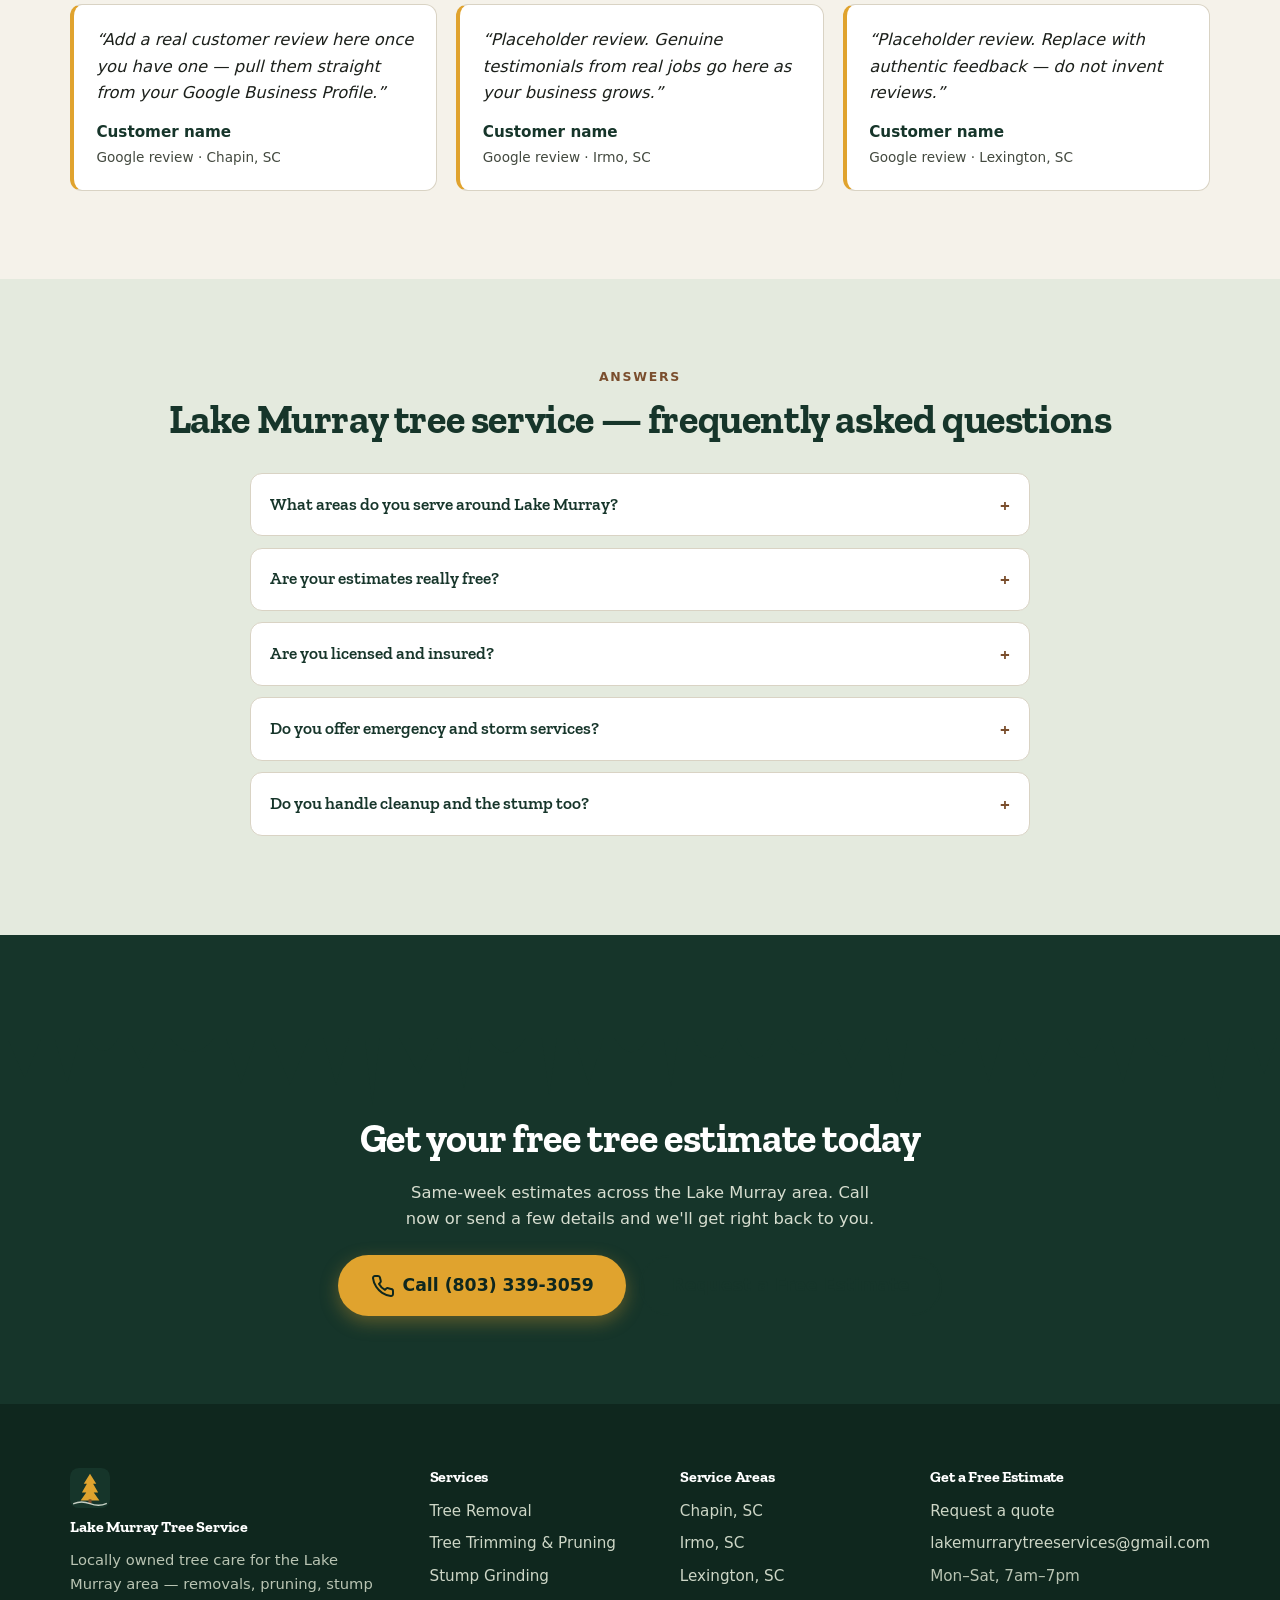
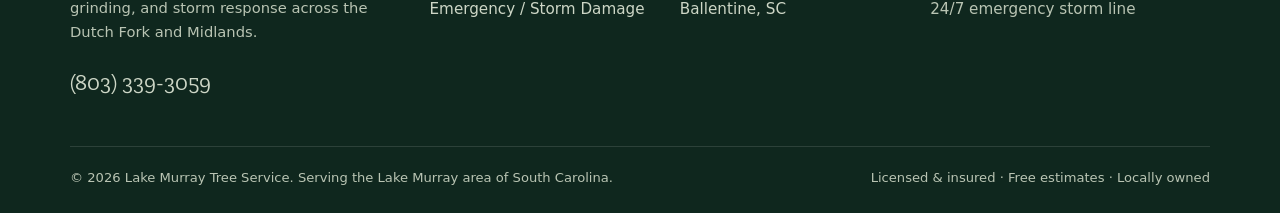
==== commit b99c2426: "Update contact info: Google Voice 803-339-3059 + lakemurrarytreeservices@gmail.com" ====
--- a/index.html
+++ b/index.html
@@ -314,7 +314,7 @@
 .stack > * + * { margin-top: 1rem; }
 .muted { color: var(--ink-soft); }
 </style>
-<script type="application/ld+json">{"@context":"https://schema.org","@graph":[{"@type":["HomeAndConstructionBusiness","LocalBusiness"],"@id":"https://lakemurraytreeservice.com/#business","name":"Lake Murray Tree Service","url":"https://lakemurraytreeservice.com/","telephone":"+18035550142","email":"quotes@lakemurraytreeservice.com","image":"https://lakemurraytreeservice.com/assets/og-image.png","logo":"https://lakemurraytreeservice.com/assets/favicon.svg","priceRange":"$$","description":"Locally owned tree service serving the Lake Murray area of South Carolina \u2014 tree removal, trimming and pruning, stump grinding, and 24/7 storm-damage response.","address":{"@type":"PostalAddress","addressLocality":"Chapin","addressRegion":"SC","postalCode":"29036","addressCountry":"US"},"geo":{"@type":"GeoCoordinates","latitude":34.1662,"longitude":-81.3498},"areaServed":[{"@type":"City","name":"Chapin"},{"@type":"City","name":"Irmo"},{"@type":"City","name":"Lexington"},{"@type":"City","name":"Ballentine"},{"@type":"City","name":"Lake Murray"},{"@type":"City","name":"Dutch Fork"},{"@type":"City","name":"Prosperity"},{"@type":"City","name":"Gilbert"},{"@type":"City","name":"Columbia"}],"openingHoursSpecification":[{"@type":"OpeningHoursSpecification","dayOfWeek":["Monday","Tuesday","Wednesday","Thursday","Friday","Saturday"],"opens":"07:00","closes":"19:00"}],"knowsAbout":["tree removal","tree pruning","stump grinding","storm damage cleanup","hazardous tree assessment","lot clearing"]},{"@type":"WebSite","@id":"https://lakemurraytreeservice.com/#website","url":"https://lakemurraytreeservice.com/","name":"Lake Murray Tree Service","publisher":{"@id":"https://lakemurraytreeservice.com/#business"}}]}</script><script type="application/ld+json">{"@type":"FAQPage","mainEntity":[{"@type":"Question","name":"What areas do you serve around Lake Murray?","acceptedAnswer":{"@type":"Answer","text":"We serve the Lake Murray area of South Carolina, including Chapin, Irmo, Lexington, Ballentine, the Dutch Fork, and nearby parts of the Columbia Midlands. If you're near the lake, we most likely cover you \u2014 just ask."}},{"@type":"Question","name":"Are your estimates really free?","acceptedAnswer":{"@type":"Answer","text":"Yes. We come out, assess the tree and access, and give you a firm written price at no cost and no obligation. You only pay if you decide to move forward."}},{"@type":"Question","name":"Are you licensed and insured?","acceptedAnswer":{"@type":"Answer","text":"Yes. We carry liability insurance and workers' compensation to protect your property and our crews. A certificate of insurance is available on request before any work starts."}},{"@type":"Question","name":"Do you offer emergency and storm services?","acceptedAnswer":{"@type":"Answer","text":"Yes. We run a 24/7 emergency line for fallen trees, trees on structures, and hazardous leaners. After storms we prioritize active hazards across the Lake Murray area."}},{"@type":"Question","name":"Do you handle cleanup and the stump too?","acceptedAnswer":{"@type":"Answer","text":"Every job includes full debris removal and cleanup. Stump grinding is available as an add-on so you can finish removals in a single visit."}}],"@context":"https://schema.org"}</script><script type="application/ld+json">{"@type":"WebPage","url":"https://lakemurraytreeservice.com/","speakable":{"@type":"SpeakableSpecification","cssSelector":["h1",".speakable"]},"@context":"https://schema.org"}</script>
+<script type="application/ld+json">{"@context":"https://schema.org","@graph":[{"@type":["HomeAndConstructionBusiness","LocalBusiness"],"@id":"https://lakemurraytreeservice.com/#business","name":"Lake Murray Tree Service","url":"https://lakemurraytreeservice.com/","telephone":"+18033393059","email":"lakemurrarytreeservices@gmail.com","image":"https://lakemurraytreeservice.com/assets/og-image.png","logo":"https://lakemurraytreeservice.com/assets/favicon.svg","priceRange":"$$","description":"Locally owned tree service serving the Lake Murray area of South Carolina \u2014 tree removal, trimming and pruning, stump grinding, and 24/7 storm-damage response.","address":{"@type":"PostalAddress","addressLocality":"Chapin","addressRegion":"SC","postalCode":"29036","addressCountry":"US"},"geo":{"@type":"GeoCoordinates","latitude":34.1662,"longitude":-81.3498},"areaServed":[{"@type":"City","name":"Chapin"},{"@type":"City","name":"Irmo"},{"@type":"City","name":"Lexington"},{"@type":"City","name":"Ballentine"},{"@type":"City","name":"Lake Murray"},{"@type":"City","name":"Dutch Fork"},{"@type":"City","name":"Prosperity"},{"@type":"City","name":"Gilbert"},{"@type":"City","name":"Columbia"}],"openingHoursSpecification":[{"@type":"OpeningHoursSpecification","dayOfWeek":["Monday","Tuesday","Wednesday","Thursday","Friday","Saturday"],"opens":"07:00","closes":"19:00"}],"knowsAbout":["tree removal","tree pruning","stump grinding","storm damage cleanup","hazardous tree assessment","lot clearing"]},{"@type":"WebSite","@id":"https://lakemurraytreeservice.com/#website","url":"https://lakemurraytreeservice.com/","name":"Lake Murray Tree Service","publisher":{"@id":"https://lakemurraytreeservice.com/#business"}}]}</script><script type="application/ld+json">{"@type":"FAQPage","mainEntity":[{"@type":"Question","name":"What areas do you serve around Lake Murray?","acceptedAnswer":{"@type":"Answer","text":"We serve the Lake Murray area of South Carolina, including Chapin, Irmo, Lexington, Ballentine, the Dutch Fork, and nearby parts of the Columbia Midlands. If you're near the lake, we most likely cover you \u2014 just ask."}},{"@type":"Question","name":"Are your estimates really free?","acceptedAnswer":{"@type":"Answer","text":"Yes. We come out, assess the tree and access, and give you a firm written price at no cost and no obligation. You only pay if you decide to move forward."}},{"@type":"Question","name":"Are you licensed and insured?","acceptedAnswer":{"@type":"Answer","text":"Yes. We carry liability insurance and workers' compensation to protect your property and our crews. A certificate of insurance is available on request before any work starts."}},{"@type":"Question","name":"Do you offer emergency and storm services?","acceptedAnswer":{"@type":"Answer","text":"Yes. We run a 24/7 emergency line for fallen trees, trees on structures, and hazardous leaners. After storms we prioritize active hazards across the Lake Murray area."}},{"@type":"Question","name":"Do you handle cleanup and the stump too?","acceptedAnswer":{"@type":"Answer","text":"Every job includes full debris removal and cleanup. Stump grinding is available as an add-on so you can finish removals in a single visit."}}],"@context":"https://schema.org"}</script><script type="application/ld+json">{"@type":"WebPage","url":"https://lakemurraytreeservice.com/","speakable":{"@type":"SpeakableSpecification","cssSelector":["h1",".speakable"]},"@context":"https://schema.org"}</script>
 </head>
 <body>
 <a class="skip-link" href="#main" style="position:absolute;left:-999px">Skip to content</a>
@@ -326,14 +326,14 @@
     </a>
     <nav class="nav" id="primary-nav" aria-label="Primary"><a href="tree-removal.html">Tree Removal</a><a href="tree-trimming.html">Trimming</a><a href="stump-grinding.html">Stump Grinding</a><a href="emergency-tree-service.html">Storm Damage</a><a href="index.html#areas">Service Areas</a><a href="contact.html">Contact</a></nav>
     <div class="header-cta">
-      <a class="header-phone" href="tel:+18035550142">(803) 555-0142</a>
-      <a class="btn btn--call" href="tel:+18035550142"><svg class="" width="24" height="24" viewBox="0 0 24 24" fill="none" stroke="currentColor" stroke-width="2" stroke-linecap="round" stroke-linejoin="round" aria-hidden="true"><path d="M22 16.9v3a2 2 0 0 1-2.2 2 19.8 19.8 0 0 1-8.6-3.1 19.5 19.5 0 0 1-6-6A19.8 19.8 0 0 1 2 4.1 2 2 0 0 1 4 2h3a2 2 0 0 1 2 1.7c.1 1 .4 1.9.7 2.8a2 2 0 0 1-.5 2.1L8 9.9a16 16 0 0 0 6 6l1.3-1.3a2 2 0 0 1 2.1-.4c.9.3 1.8.6 2.8.7a2 2 0 0 1 1.8 2z"/></svg> Call Now</a>
+      <a class="header-phone" href="tel:+18033393059">(803) 339-3059</a>
+      <a class="btn btn--call" href="tel:+18033393059"><svg class="" width="24" height="24" viewBox="0 0 24 24" fill="none" stroke="currentColor" stroke-width="2" stroke-linecap="round" stroke-linejoin="round" aria-hidden="true"><path d="M22 16.9v3a2 2 0 0 1-2.2 2 19.8 19.8 0 0 1-8.6-3.1 19.5 19.5 0 0 1-6-6A19.8 19.8 0 0 1 2 4.1 2 2 0 0 1 4 2h3a2 2 0 0 1 2 1.7c.1 1 .4 1.9.7 2.8a2 2 0 0 1-.5 2.1L8 9.9a16 16 0 0 0 6 6l1.3-1.3a2 2 0 0 1 2.1-.4c.9.3 1.8.6 2.8.7a2 2 0 0 1 1.8 2z"/></svg> Call Now</a>
       <button class="nav-toggle" aria-label="Open menu" aria-controls="primary-nav" aria-expanded="false"><svg class="" width="24" height="24" viewBox="0 0 24 24" fill="none" stroke="currentColor" stroke-width="2" stroke-linecap="round" stroke-linejoin="round" aria-hidden="true"><path d="M3 12h18M3 6h18M3 18h18"/></svg></button>
     </div>
   </div>
 </header>
 <div class="mobile-callbar">
-  <a class="mc-call" href="tel:+18035550142"><svg class="" width="24" height="24" viewBox="0 0 24 24" fill="none" stroke="currentColor" stroke-width="2" stroke-linecap="round" stroke-linejoin="round" aria-hidden="true"><path d="M22 16.9v3a2 2 0 0 1-2.2 2 19.8 19.8 0 0 1-8.6-3.1 19.5 19.5 0 0 1-6-6A19.8 19.8 0 0 1 2 4.1 2 2 0 0 1 4 2h3a2 2 0 0 1 2 1.7c.1 1 .4 1.9.7 2.8a2 2 0 0 1-.5 2.1L8 9.9a16 16 0 0 0 6 6l1.3-1.3a2 2 0 0 1 2.1-.4c.9.3 1.8.6 2.8.7a2 2 0 0 1 1.8 2z"/></svg> Call</a>
+  <a class="mc-call" href="tel:+18033393059"><svg class="" width="24" height="24" viewBox="0 0 24 24" fill="none" stroke="currentColor" stroke-width="2" stroke-linecap="round" stroke-linejoin="round" aria-hidden="true"><path d="M22 16.9v3a2 2 0 0 1-2.2 2 19.8 19.8 0 0 1-8.6-3.1 19.5 19.5 0 0 1-6-6A19.8 19.8 0 0 1 2 4.1 2 2 0 0 1 4 2h3a2 2 0 0 1 2 1.7c.1 1 .4 1.9.7 2.8a2 2 0 0 1-.5 2.1L8 9.9a16 16 0 0 0 6 6l1.3-1.3a2 2 0 0 1 2.1-.4c.9.3 1.8.6 2.8.7a2 2 0 0 1 1.8 2z"/></svg> Call</a>
   <a class="mc-quote" href="contact.html"><svg class="" width="24" height="24" viewBox="0 0 24 24" fill="none" stroke="currentColor" stroke-width="2" stroke-linecap="round" stroke-linejoin="round" aria-hidden="true"><path d="M11 20A7 7 0 0 1 4 13C4 8 10 4 20 4c0 8-4 16-9 16z"/><path d="M4 20c4-6 8-8 12-9"/></svg> Free Estimate</a>
 </div>
 <main id="main">
@@ -343,7 +343,7 @@
     <h1 class="speakable">The Lake Murray area's local tree service.</h1>
     <p class="lede speakable">Safe tree removal, expert pruning, stump grinding, and 24/7 storm response — from a locally owned crew that knows these pines, oaks, and lakefront lots.</p>
     <div class="btn-row">
-      <a class="btn btn--call btn--lg" href="tel:+18035550142"><svg class="" width="24" height="24" viewBox="0 0 24 24" fill="none" stroke="currentColor" stroke-width="2" stroke-linecap="round" stroke-linejoin="round" aria-hidden="true"><path d="M22 16.9v3a2 2 0 0 1-2.2 2 19.8 19.8 0 0 1-8.6-3.1 19.5 19.5 0 0 1-6-6A19.8 19.8 0 0 1 2 4.1 2 2 0 0 1 4 2h3a2 2 0 0 1 2 1.7c.1 1 .4 1.9.7 2.8a2 2 0 0 1-.5 2.1L8 9.9a16 16 0 0 0 6 6l1.3-1.3a2 2 0 0 1 2.1-.4c.9.3 1.8.6 2.8.7a2 2 0 0 1 1.8 2z"/></svg> Call (803) 555-0142</a>
+      <a class="btn btn--call btn--lg" href="tel:+18033393059"><svg class="" width="24" height="24" viewBox="0 0 24 24" fill="none" stroke="currentColor" stroke-width="2" stroke-linecap="round" stroke-linejoin="round" aria-hidden="true"><path d="M22 16.9v3a2 2 0 0 1-2.2 2 19.8 19.8 0 0 1-8.6-3.1 19.5 19.5 0 0 1-6-6A19.8 19.8 0 0 1 2 4.1 2 2 0 0 1 4 2h3a2 2 0 0 1 2 1.7c.1 1 .4 1.9.7 2.8a2 2 0 0 1-.5 2.1L8 9.9a16 16 0 0 0 6 6l1.3-1.3a2 2 0 0 1 2.1-.4c.9.3 1.8.6 2.8.7a2 2 0 0 1 1.8 2z"/></svg> Call (803) 339-3059</a>
       <a class="btn btn--ghost btn--lg" href="contact.html">Get a Free Estimate</a>
     </div>
     <div class="trust-strip"><span class="trust-chip"><svg class="" width="24" height="24" viewBox="0 0 24 24" fill="none" stroke="currentColor" stroke-width="2" stroke-linecap="round" stroke-linejoin="round" aria-hidden="true"><path d="M12 22s8-4 8-10V5l-8-3-8 3v7c0 6 8 10 8 10z"/></svg> Licensed &amp; Insured</span><span class="trust-chip"><svg class="" width="24" height="24" viewBox="0 0 24 24" fill="none" stroke="currentColor" stroke-width="2" stroke-linecap="round" stroke-linejoin="round" aria-hidden="true"><path d="M20 6L9 17l-5-5"/></svg> Free Estimates</span><span class="trust-chip"><svg class="" width="24" height="24" viewBox="0 0 24 24" fill="none" stroke="currentColor" stroke-width="2" stroke-linecap="round" stroke-linejoin="round" aria-hidden="true"><path d="M13 2L3 14h7l-1 8 10-12h-7z"/></svg> 24/7 Storm Response</span><span class="trust-chip"><svg class="" width="24" height="24" viewBox="0 0 24 24" fill="none" stroke="currentColor" stroke-width="2" stroke-linecap="round" stroke-linejoin="round" aria-hidden="true"><path d="M21 10c0 7-9 13-9 13s-9-6-9-13a9 9 0 0 1 18 0z"/><circle cx="12" cy="10" r="3"/></svg> Locally Owned, Lake Murray</span></div>
@@ -440,7 +440,7 @@
     <h2>Get your free tree estimate today</h2>
     <p>Same-week estimates across the Lake Murray area. Call now or send a few details and we'll get right back to you.</p>
     <div class="btn-row">
-      <a class="btn btn--call btn--lg" href="tel:+18035550142"><svg class="" width="24" height="24" viewBox="0 0 24 24" fill="none" stroke="currentColor" stroke-width="2" stroke-linecap="round" stroke-linejoin="round" aria-hidden="true"><path d="M22 16.9v3a2 2 0 0 1-2.2 2 19.8 19.8 0 0 1-8.6-3.1 19.5 19.5 0 0 1-6-6A19.8 19.8 0 0 1 2 4.1 2 2 0 0 1 4 2h3a2 2 0 0 1 2 1.7c.1 1 .4 1.9.7 2.8a2 2 0 0 1-.5 2.1L8 9.9a16 16 0 0 0 6 6l1.3-1.3a2 2 0 0 1 2.1-.4c.9.3 1.8.6 2.8.7a2 2 0 0 1 1.8 2z"/></svg> Call (803) 555-0142</a>
+      <a class="btn btn--call btn--lg" href="tel:+18033393059"><svg class="" width="24" height="24" viewBox="0 0 24 24" fill="none" stroke="currentColor" stroke-width="2" stroke-linecap="round" stroke-linejoin="round" aria-hidden="true"><path d="M22 16.9v3a2 2 0 0 1-2.2 2 19.8 19.8 0 0 1-8.6-3.1 19.5 19.5 0 0 1-6-6A19.8 19.8 0 0 1 2 4.1 2 2 0 0 1 4 2h3a2 2 0 0 1 2 1.7c.1 1 .4 1.9.7 2.8a2 2 0 0 1-.5 2.1L8 9.9a16 16 0 0 0 6 6l1.3-1.3a2 2 0 0 1 2.1-.4c.9.3 1.8.6 2.8.7a2 2 0 0 1 1.8 2z"/></svg> Call (803) 339-3059</a>
       <a class="btn btn--ghost btn--lg" href="contact.html">Request a Free Estimate</a>
     </div>
   </div>
@@ -452,7 +452,7 @@
       <svg width="40" height="40" viewBox="0 0 64 64" aria-hidden="true"><rect width="64" height="64" rx="14" fill="#16352a"/><path d="M32 9 L42 25 H37 L45 39 H38 L47 52 H17 L26 39 H19 L27 25 H22 Z" fill="#e0a32e"/><rect x="29.5" y="50" width="5" height="7" rx="1" fill="#7a4e2d"/><path d="M6 57 q12 -5 26 0 t26 0" fill="none" stroke="#e4eade" stroke-width="2.4" stroke-linecap="round" opacity="0.85"/></svg>
       <h4>Lake Murray Tree Service</h4>
       <p>Locally owned tree care for the Lake Murray area — removals, pruning, stump grinding, and storm response across the Dutch Fork and Midlands.</p>
-      <a class="footer-phone" href="tel:+18035550142">(803) 555-0142</a>
+      <a class="footer-phone" href="tel:+18033393059">(803) 339-3059</a>
     </div>
     <div><h4>Services</h4><ul class="footer-links"><li><a href="tree-removal.html">Tree Removal</a></li><li><a href="tree-trimming.html">Tree Trimming & Pruning</a></li><li><a href="stump-grinding.html">Stump Grinding</a></li><li><a href="emergency-tree-service.html">Emergency / Storm Damage</a></li></ul></div>
     <div><h4>Service Areas</h4><ul class="footer-links"><li><a href="chapin-tree-service.html">Chapin, SC</a></li><li><a href="irmo-tree-service.html">Irmo, SC</a></li><li><a href="lexington-tree-service.html">Lexington, SC</a></li><li><a href="ballentine-tree-service.html">Ballentine, SC</a></li></ul></div>
@@ -460,7 +460,7 @@
       <h4>Get a Free Estimate</h4>
       <ul class="footer-links">
         <li><a href="contact.html">Request a quote</a></li>
-        <li><a href="mailto:quotes@lakemurraytreeservice.com">quotes@lakemurraytreeservice.com</a></li>
+        <li><a href="mailto:lakemurrarytreeservices@gmail.com">lakemurrarytreeservices@gmail.com</a></li>
         <li>Mon–Sat, 7am–7pm</li>
         <li>24/7 emergency storm line</li>
       </ul>
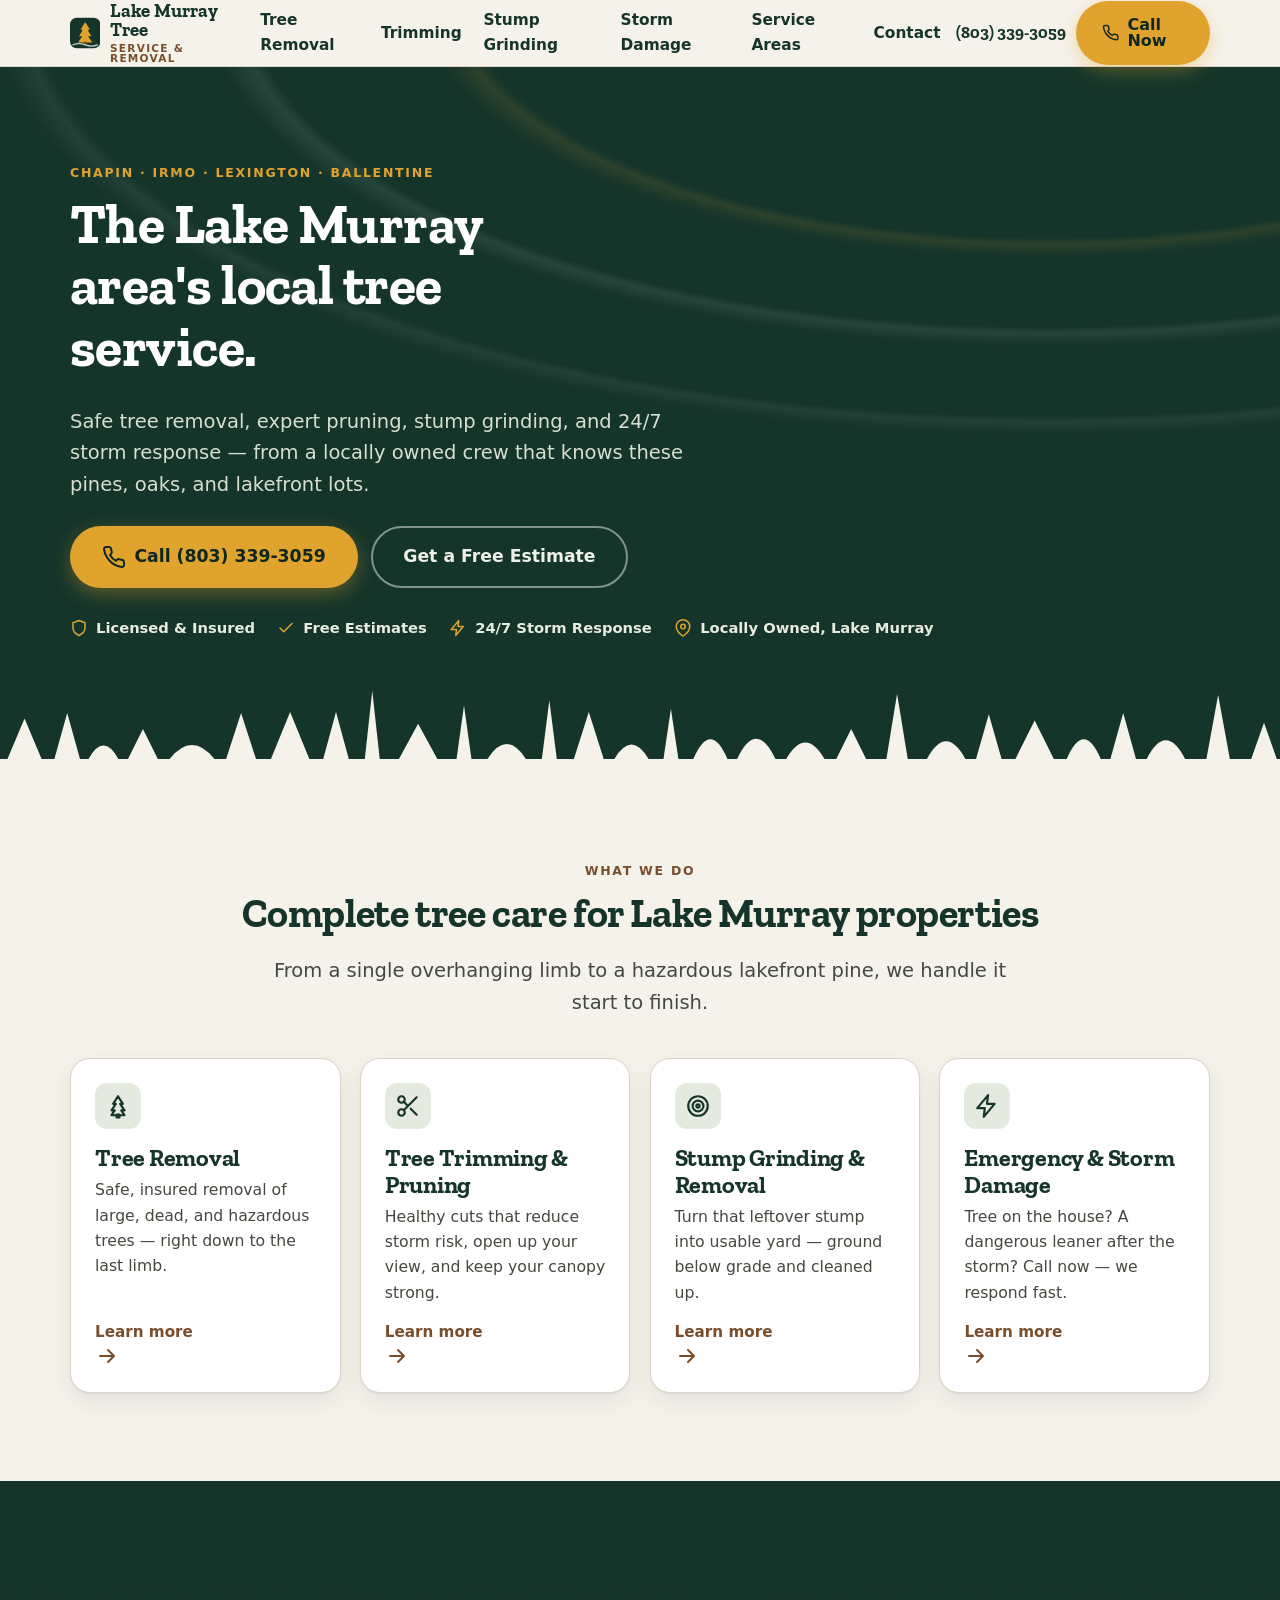
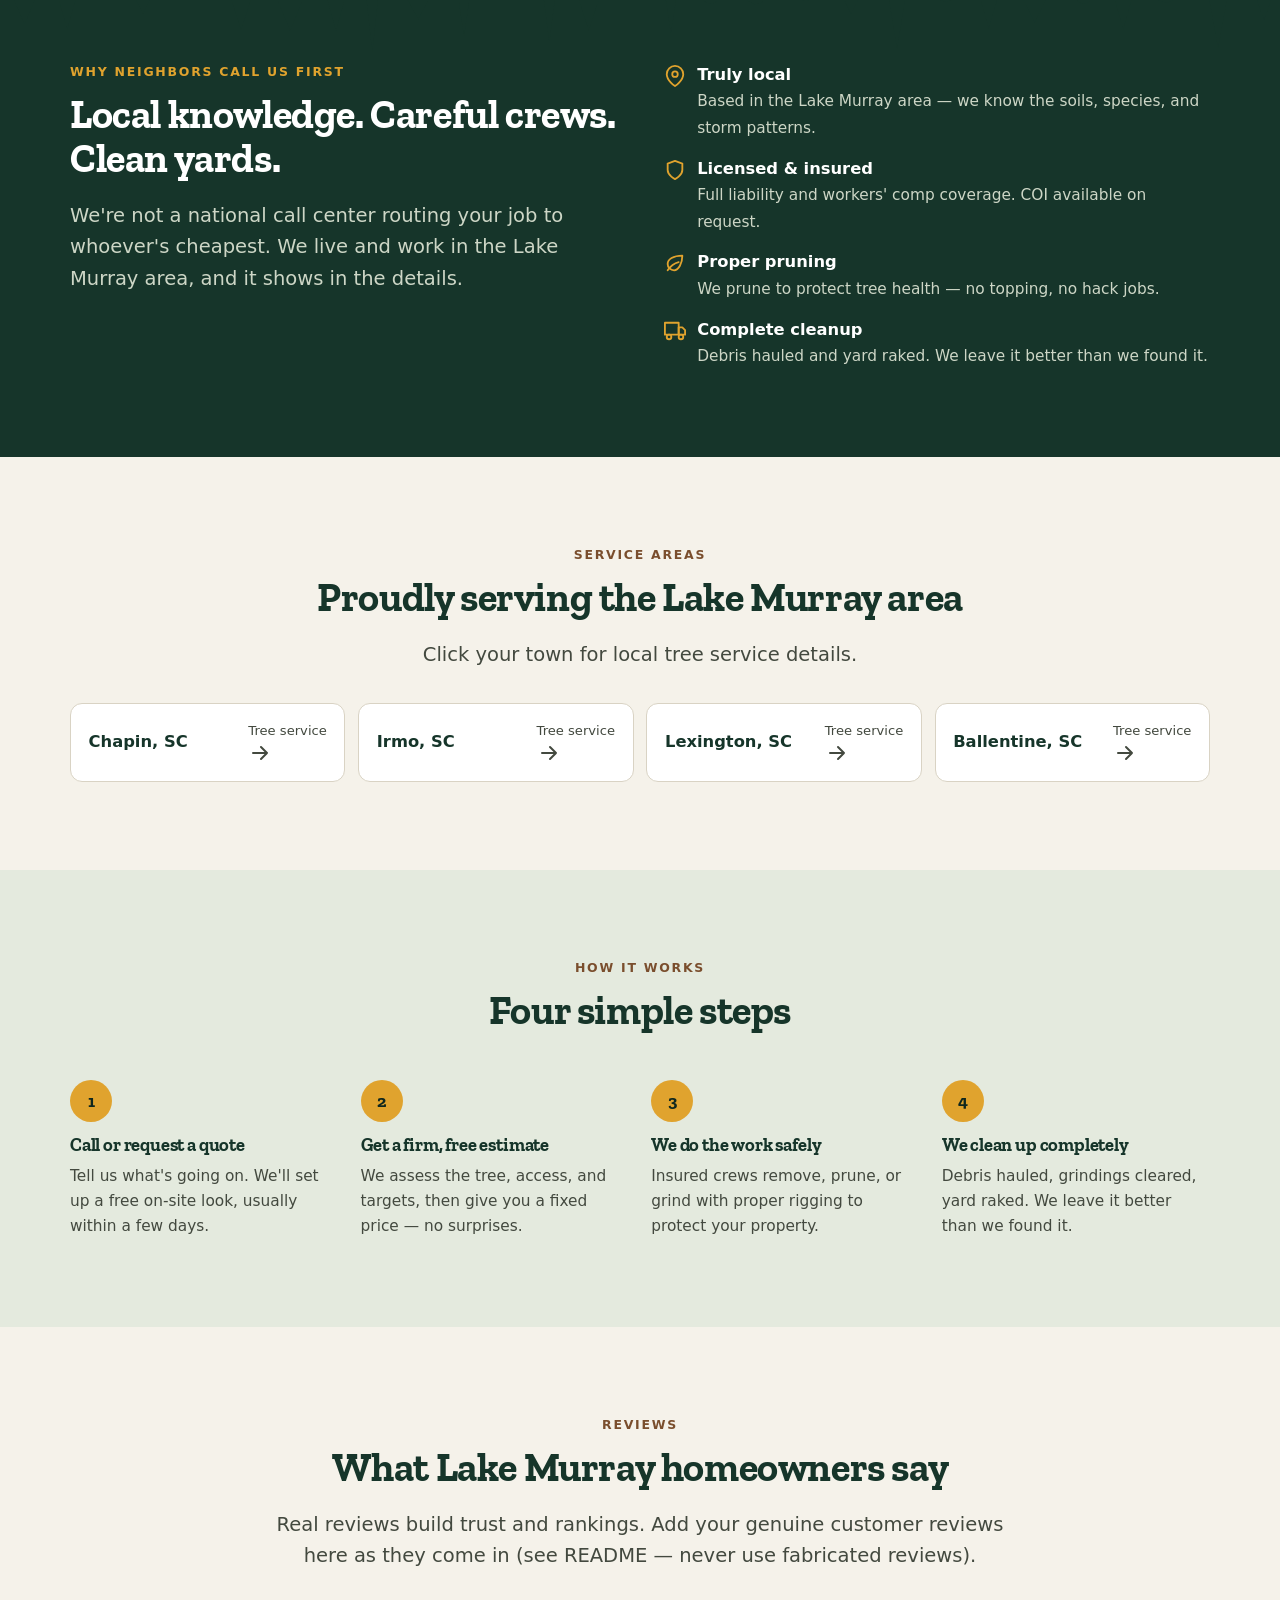
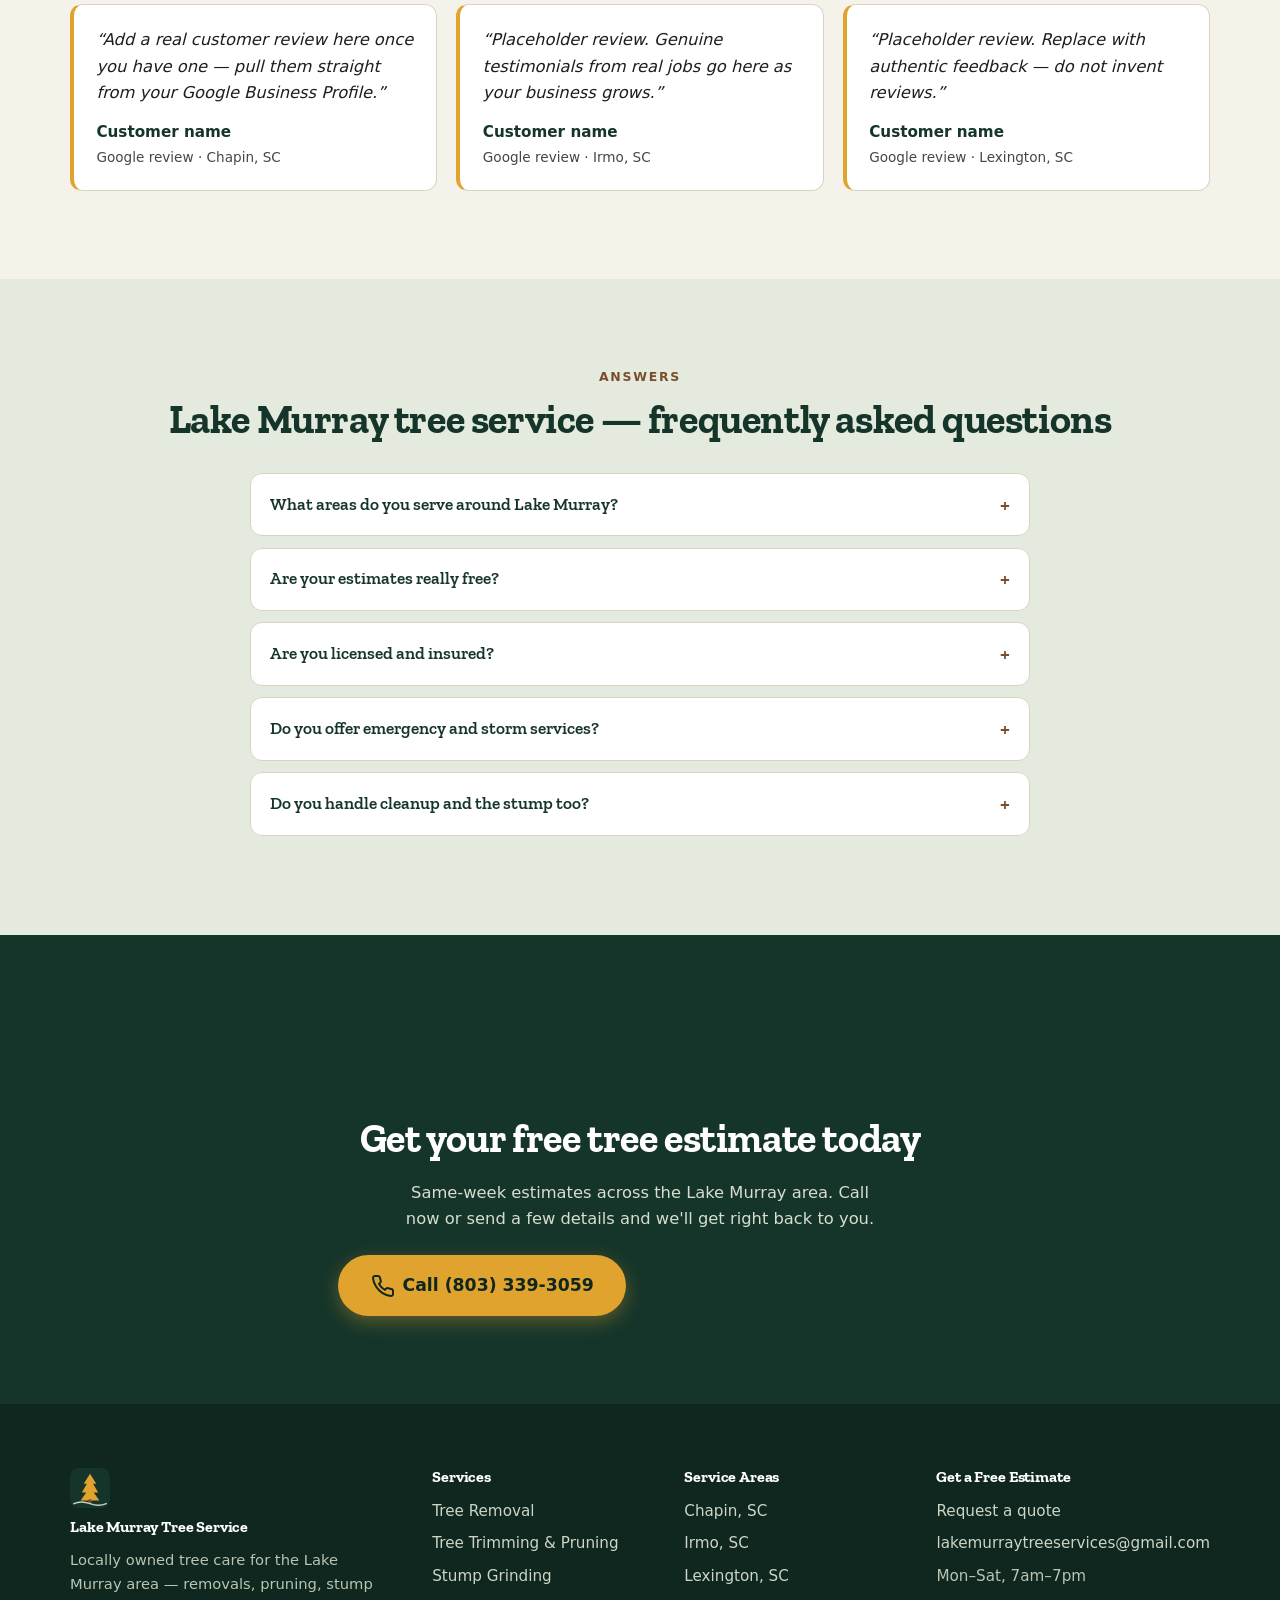
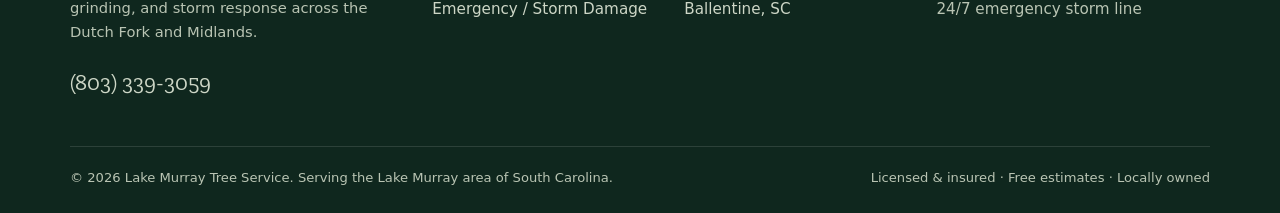
==== commit 2a42f982: "Fix email spelling: lakemurraytreeservices@gmail.com" ====
--- a/index.html
+++ b/index.html
@@ -314,7 +314,7 @@
 .stack > * + * { margin-top: 1rem; }
 .muted { color: var(--ink-soft); }
 </style>
-<script type="application/ld+json">{"@context":"https://schema.org","@graph":[{"@type":["HomeAndConstructionBusiness","LocalBusiness"],"@id":"https://lakemurraytreeservice.com/#business","name":"Lake Murray Tree Service","url":"https://lakemurraytreeservice.com/","telephone":"+18033393059","email":"lakemurrarytreeservices@gmail.com","image":"https://lakemurraytreeservice.com/assets/og-image.png","logo":"https://lakemurraytreeservice.com/assets/favicon.svg","priceRange":"$$","description":"Locally owned tree service serving the Lake Murray area of South Carolina \u2014 tree removal, trimming and pruning, stump grinding, and 24/7 storm-damage response.","address":{"@type":"PostalAddress","addressLocality":"Chapin","addressRegion":"SC","postalCode":"29036","addressCountry":"US"},"geo":{"@type":"GeoCoordinates","latitude":34.1662,"longitude":-81.3498},"areaServed":[{"@type":"City","name":"Chapin"},{"@type":"City","name":"Irmo"},{"@type":"City","name":"Lexington"},{"@type":"City","name":"Ballentine"},{"@type":"City","name":"Lake Murray"},{"@type":"City","name":"Dutch Fork"},{"@type":"City","name":"Prosperity"},{"@type":"City","name":"Gilbert"},{"@type":"City","name":"Columbia"}],"openingHoursSpecification":[{"@type":"OpeningHoursSpecification","dayOfWeek":["Monday","Tuesday","Wednesday","Thursday","Friday","Saturday"],"opens":"07:00","closes":"19:00"}],"knowsAbout":["tree removal","tree pruning","stump grinding","storm damage cleanup","hazardous tree assessment","lot clearing"]},{"@type":"WebSite","@id":"https://lakemurraytreeservice.com/#website","url":"https://lakemurraytreeservice.com/","name":"Lake Murray Tree Service","publisher":{"@id":"https://lakemurraytreeservice.com/#business"}}]}</script><script type="application/ld+json">{"@type":"FAQPage","mainEntity":[{"@type":"Question","name":"What areas do you serve around Lake Murray?","acceptedAnswer":{"@type":"Answer","text":"We serve the Lake Murray area of South Carolina, including Chapin, Irmo, Lexington, Ballentine, the Dutch Fork, and nearby parts of the Columbia Midlands. If you're near the lake, we most likely cover you \u2014 just ask."}},{"@type":"Question","name":"Are your estimates really free?","acceptedAnswer":{"@type":"Answer","text":"Yes. We come out, assess the tree and access, and give you a firm written price at no cost and no obligation. You only pay if you decide to move forward."}},{"@type":"Question","name":"Are you licensed and insured?","acceptedAnswer":{"@type":"Answer","text":"Yes. We carry liability insurance and workers' compensation to protect your property and our crews. A certificate of insurance is available on request before any work starts."}},{"@type":"Question","name":"Do you offer emergency and storm services?","acceptedAnswer":{"@type":"Answer","text":"Yes. We run a 24/7 emergency line for fallen trees, trees on structures, and hazardous leaners. After storms we prioritize active hazards across the Lake Murray area."}},{"@type":"Question","name":"Do you handle cleanup and the stump too?","acceptedAnswer":{"@type":"Answer","text":"Every job includes full debris removal and cleanup. Stump grinding is available as an add-on so you can finish removals in a single visit."}}],"@context":"https://schema.org"}</script><script type="application/ld+json">{"@type":"WebPage","url":"https://lakemurraytreeservice.com/","speakable":{"@type":"SpeakableSpecification","cssSelector":["h1",".speakable"]},"@context":"https://schema.org"}</script>
+<script type="application/ld+json">{"@context":"https://schema.org","@graph":[{"@type":["HomeAndConstructionBusiness","LocalBusiness"],"@id":"https://lakemurraytreeservice.com/#business","name":"Lake Murray Tree Service","url":"https://lakemurraytreeservice.com/","telephone":"+18033393059","email":"lakemurraytreeservices@gmail.com","image":"https://lakemurraytreeservice.com/assets/og-image.png","logo":"https://lakemurraytreeservice.com/assets/favicon.svg","priceRange":"$$","description":"Locally owned tree service serving the Lake Murray area of South Carolina \u2014 tree removal, trimming and pruning, stump grinding, and 24/7 storm-damage response.","address":{"@type":"PostalAddress","addressLocality":"Chapin","addressRegion":"SC","postalCode":"29036","addressCountry":"US"},"geo":{"@type":"GeoCoordinates","latitude":34.1662,"longitude":-81.3498},"areaServed":[{"@type":"City","name":"Chapin"},{"@type":"City","name":"Irmo"},{"@type":"City","name":"Lexington"},{"@type":"City","name":"Ballentine"},{"@type":"City","name":"Lake Murray"},{"@type":"City","name":"Dutch Fork"},{"@type":"City","name":"Prosperity"},{"@type":"City","name":"Gilbert"},{"@type":"City","name":"Columbia"}],"openingHoursSpecification":[{"@type":"OpeningHoursSpecification","dayOfWeek":["Monday","Tuesday","Wednesday","Thursday","Friday","Saturday"],"opens":"07:00","closes":"19:00"}],"knowsAbout":["tree removal","tree pruning","stump grinding","storm damage cleanup","hazardous tree assessment","lot clearing"]},{"@type":"WebSite","@id":"https://lakemurraytreeservice.com/#website","url":"https://lakemurraytreeservice.com/","name":"Lake Murray Tree Service","publisher":{"@id":"https://lakemurraytreeservice.com/#business"}}]}</script><script type="application/ld+json">{"@type":"FAQPage","mainEntity":[{"@type":"Question","name":"What areas do you serve around Lake Murray?","acceptedAnswer":{"@type":"Answer","text":"We serve the Lake Murray area of South Carolina, including Chapin, Irmo, Lexington, Ballentine, the Dutch Fork, and nearby parts of the Columbia Midlands. If you're near the lake, we most likely cover you \u2014 just ask."}},{"@type":"Question","name":"Are your estimates really free?","acceptedAnswer":{"@type":"Answer","text":"Yes. We come out, assess the tree and access, and give you a firm written price at no cost and no obligation. You only pay if you decide to move forward."}},{"@type":"Question","name":"Are you licensed and insured?","acceptedAnswer":{"@type":"Answer","text":"Yes. We carry liability insurance and workers' compensation to protect your property and our crews. A certificate of insurance is available on request before any work starts."}},{"@type":"Question","name":"Do you offer emergency and storm services?","acceptedAnswer":{"@type":"Answer","text":"Yes. We run a 24/7 emergency line for fallen trees, trees on structures, and hazardous leaners. After storms we prioritize active hazards across the Lake Murray area."}},{"@type":"Question","name":"Do you handle cleanup and the stump too?","acceptedAnswer":{"@type":"Answer","text":"Every job includes full debris removal and cleanup. Stump grinding is available as an add-on so you can finish removals in a single visit."}}],"@context":"https://schema.org"}</script><script type="application/ld+json">{"@type":"WebPage","url":"https://lakemurraytreeservice.com/","speakable":{"@type":"SpeakableSpecification","cssSelector":["h1",".speakable"]},"@context":"https://schema.org"}</script>
 </head>
 <body>
 <a class="skip-link" href="#main" style="position:absolute;left:-999px">Skip to content</a>
@@ -460,7 +460,7 @@
       <h4>Get a Free Estimate</h4>
       <ul class="footer-links">
         <li><a href="contact.html">Request a quote</a></li>
-        <li><a href="mailto:lakemurrarytreeservices@gmail.com">lakemurrarytreeservices@gmail.com</a></li>
+        <li><a href="mailto:lakemurraytreeservices@gmail.com">lakemurraytreeservices@gmail.com</a></li>
         <li>Mon–Sat, 7am–7pm</li>
         <li>24/7 emergency storm line</li>
       </ul>
